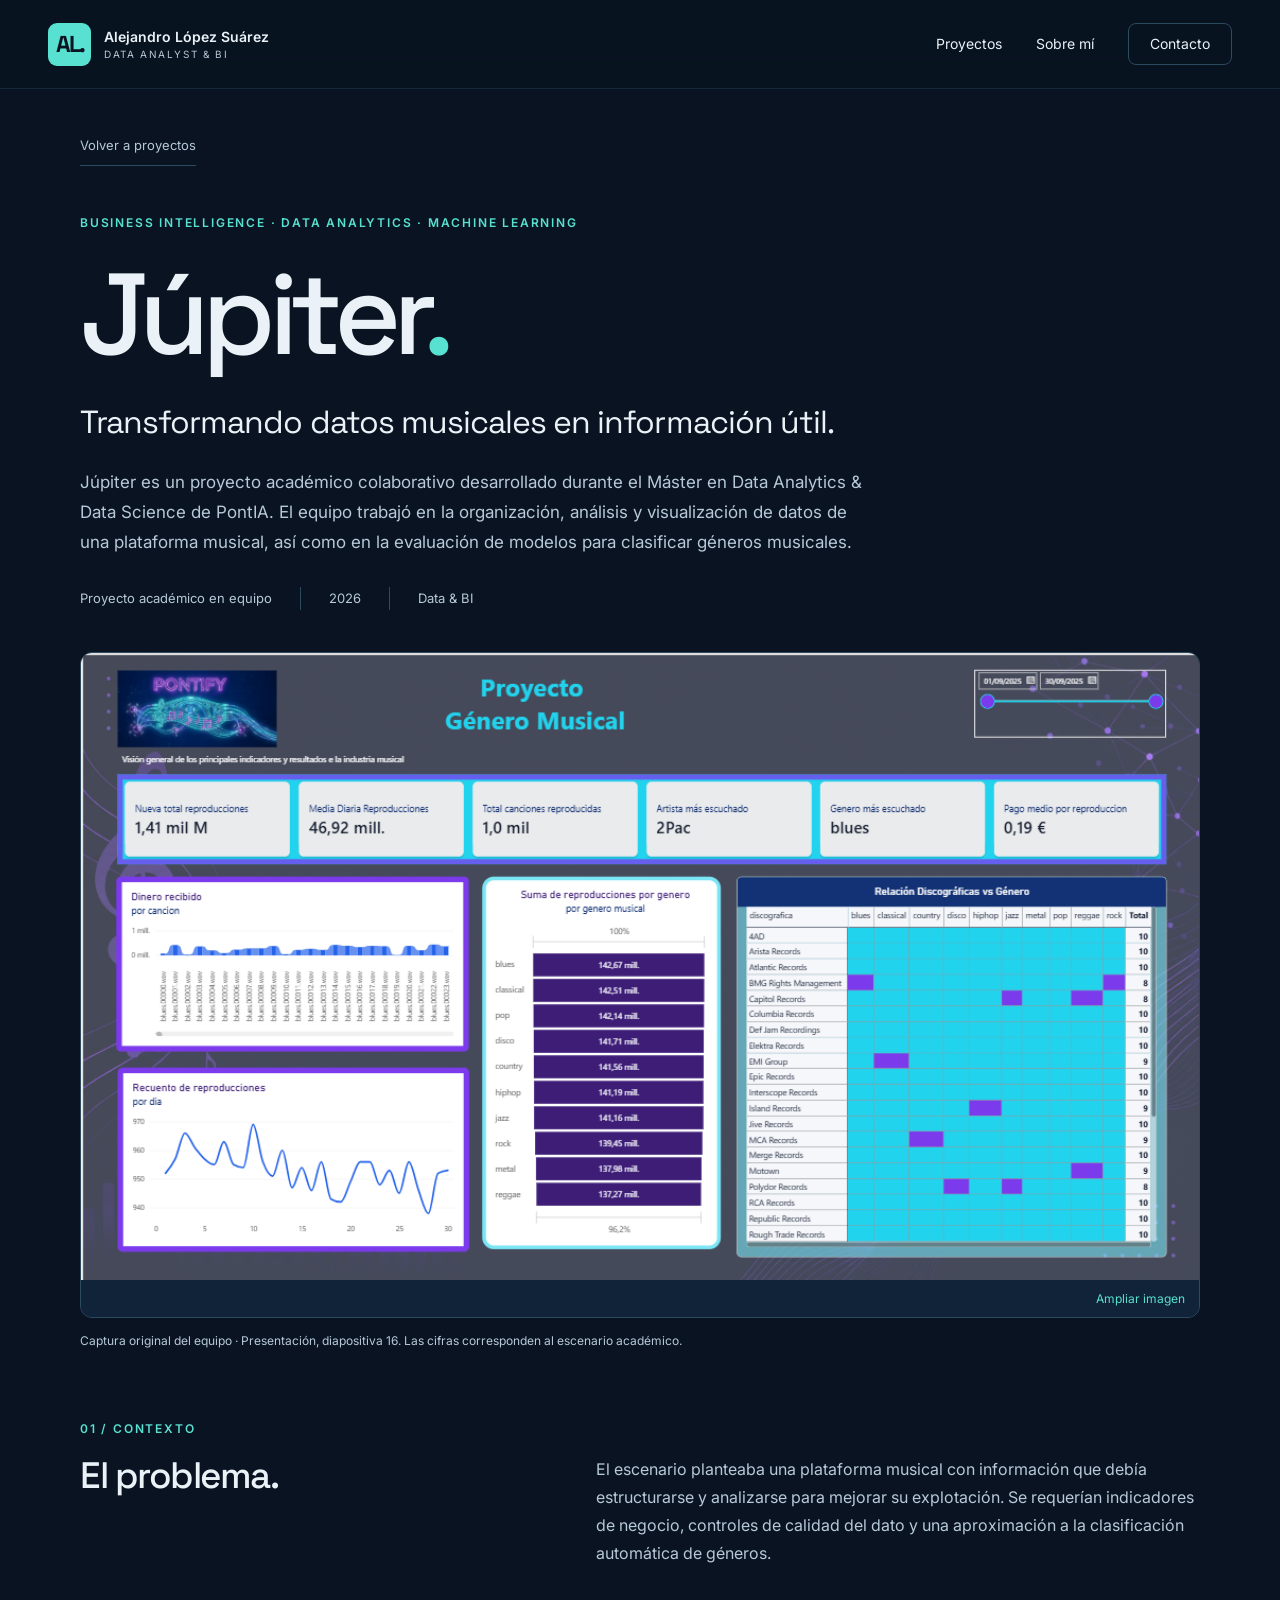
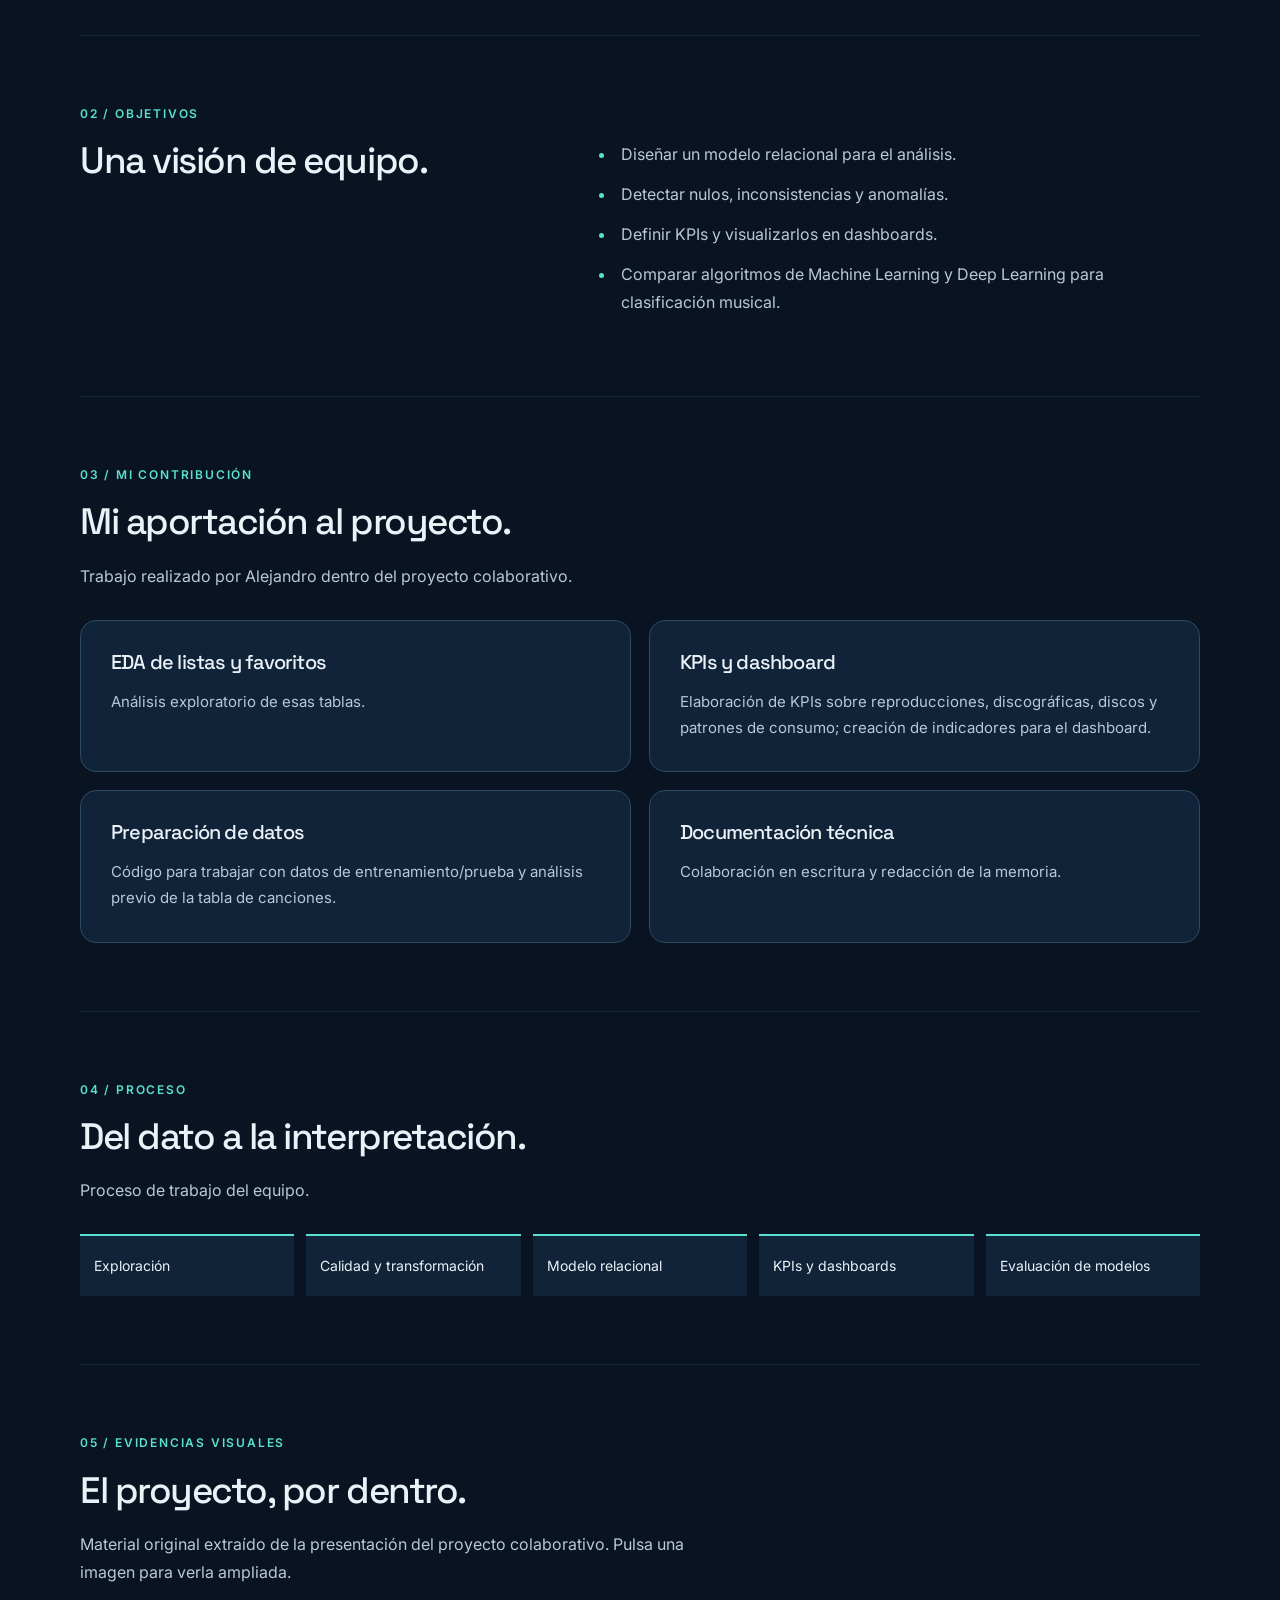
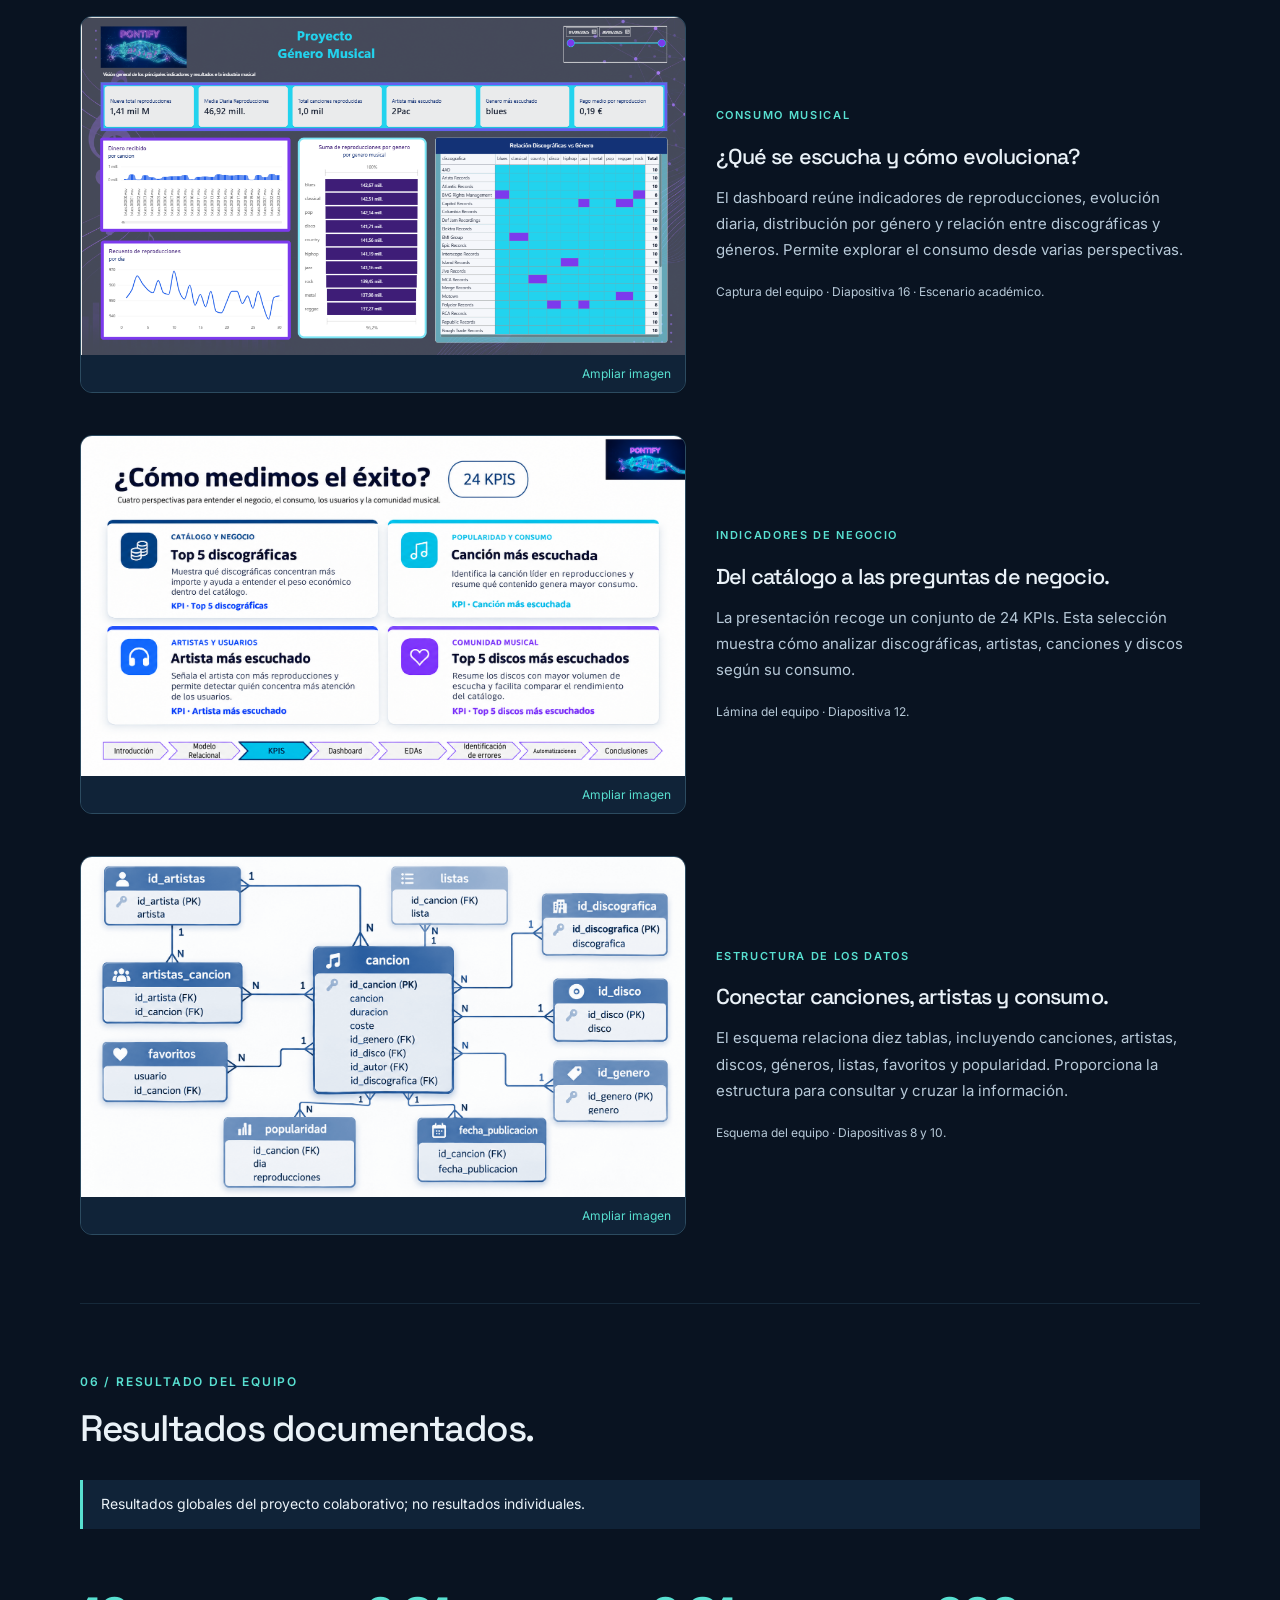
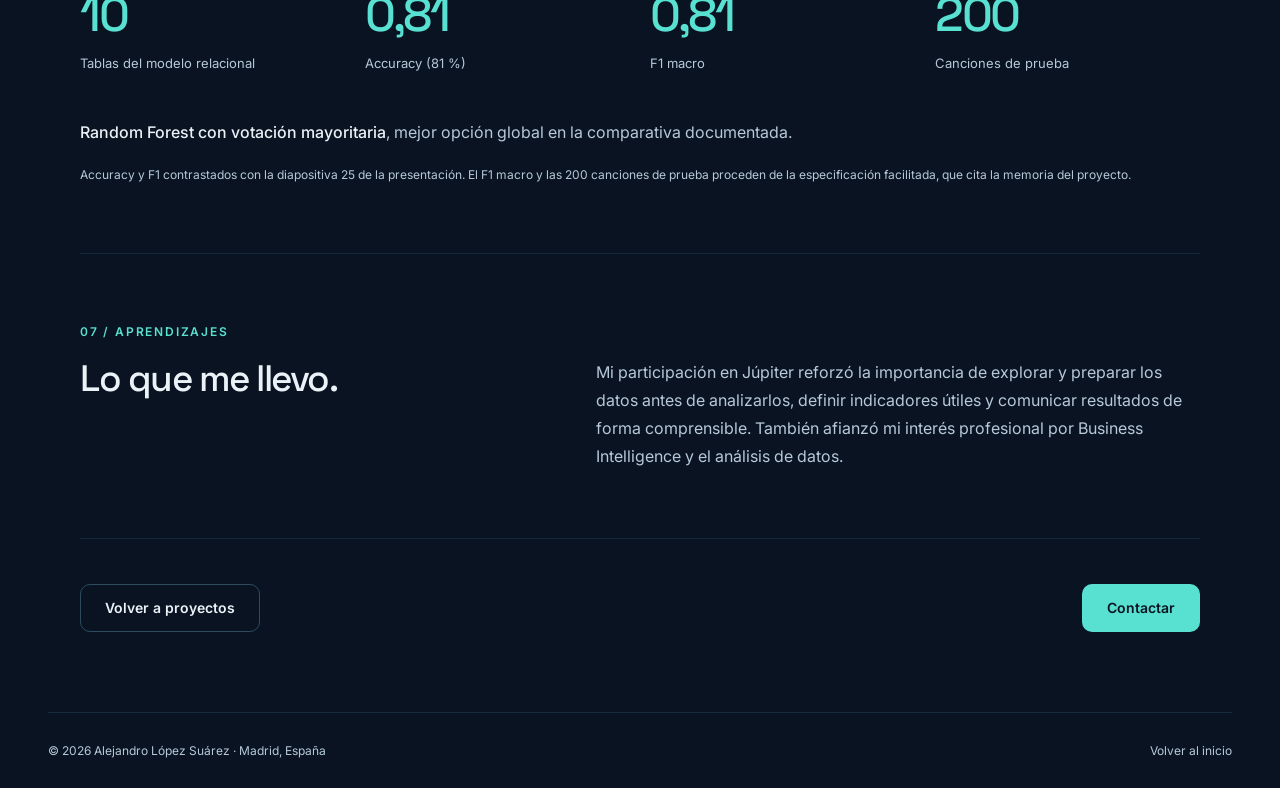
==== proyectos/jupiter/index.html @ 9ef3728a "Initial portfolio for Alejandro Lopez Suarez" ====
<!doctype html><html lang="es"><head><meta charset="utf-8"><meta name="viewport" content="width=device-width, initial-scale=1"><meta name="theme-color" content="#091321"><title>Proyecto Júpiter | Alejandro López Suárez</title><meta name="description" content="Caso de estudio académico de análisis de datos y Business Intelligence aplicado a una plataforma musical. Aportaciones, KPIs y resultados del equipo."><link rel="icon" href="../../assets/favicon.svg" type="image/svg+xml"><link rel="stylesheet" href="../../css/styles.css"><script src="../../js/main.js" defer></script></head><body><a class="skip-link" href="#contenido">Saltar al contenido</a><header class="site-header"><div class="container header-inner"><a class="brand" href="../../" aria-label="Alejandro López Suárez, inicio"><span class="logo">AL.</span><span class="brand-name">Alejandro López Suárez<span>DATA ANALYST & BI</span></span></a><button class="menu-toggle" type="button" aria-controls="main-nav" aria-expanded="false" hidden>Menú <span aria-hidden="true">☰</span></button><nav id="main-nav" aria-label="Navegación principal"><a href="../../#proyectos">Proyectos</a><a href="../../#sobre-mi">Sobre mí</a><a class="nav-contact" href="../../#contacto">Contacto</a></nav></div></header>
<main id="contenido" class="case-main container"><a class="back-link" href="../../#proyectos">Volver a proyectos</a><section class="case-hero"><p class="eyebrow">BUSINESS INTELLIGENCE · DATA ANALYTICS · MACHINE LEARNING</p><h1>Júpiter<span>.</span></h1><p class="case-subtitle">Transformando datos musicales en información útil.</p><p class="case-intro">Júpiter es un proyecto académico colaborativo desarrollado durante el Máster en Data Analytics & Data Science de PontIA. El equipo trabajó en la organización, análisis y visualización de datos de una plataforma musical, así como en la evaluación de modelos para clasificar géneros musicales.</p><ul class="case-meta"><li>Proyecto académico en equipo</li><li>2026</li><li>Data & BI</li></ul><figure class="dashboard-evidence"><a class="evidence-link" href="../../assets/images/jupiter-dashboard.png" data-enlarge aria-label="Ampliar: Dashboard de Power BI del proyecto académico Júpiter"><img src="../../assets/images/jupiter-dashboard.png" alt="Dashboard de Power BI del proyecto académico Júpiter" width="1054" height="591" loading="lazy" decoding="async"><span class="enlarge-label">Ampliar imagen</span></a><figcaption>Captura original del equipo · Presentación, diapositiva 16. Las cifras corresponden al escenario académico.</figcaption></figure></section>
<section class="case-section split-section"><div class="section-heading"><p class="eyebrow">01 / CONTEXTO</p><h2>El problema.</h2></div><p>El escenario planteaba una plataforma musical con información que debía estructurarse y analizarse para mejorar su explotación. Se requerían indicadores de negocio, controles de calidad del dato y una aproximación a la clasificación automática de géneros.</p></section>
<section class="case-section split-section"><div class="section-heading"><p class="eyebrow">02 / OBJETIVOS</p><h2>Una visión de equipo.</h2></div><ul class="objectives"><li>Diseñar un modelo relacional para el análisis.</li><li>Detectar nulos, inconsistencias y anomalías.</li><li>Definir KPIs y visualizarlos en dashboards.</li><li>Comparar algoritmos de Machine Learning y Deep Learning para clasificación musical.</li></ul></section>
<section class="case-section"><div class="section-heading"><p class="eyebrow">03 / MI CONTRIBUCIÓN</p><h2>Mi aportación al proyecto.</h2><p>Trabajo realizado por Alejandro dentro del proyecto colaborativo.</p></div><div class="contribution-grid"><article class="contribution-card"><h3>EDA de listas y favoritos</h3><p>Análisis exploratorio de esas tablas.</p></article><article class="contribution-card"><h3>KPIs y dashboard</h3><p>Elaboración de KPIs sobre reproducciones, discográficas, discos y patrones de consumo; creación de indicadores para el dashboard.</p></article><article class="contribution-card"><h3>Preparación de datos</h3><p>Código para trabajar con datos de entrenamiento/prueba y análisis previo de la tabla de canciones.</p></article><article class="contribution-card"><h3>Documentación técnica</h3><p>Colaboración en escritura y redacción de la memoria.</p></article></div></section>
<section class="case-section"><div class="section-heading"><p class="eyebrow">04 / PROCESO</p><h2>Del dato a la interpretación.</h2><p>Proceso de trabajo del equipo.</p></div><ol class="process-list"><li>Exploración</li><li>Calidad y transformación</li><li>Modelo relacional</li><li>KPIs y dashboards</li><li>Evaluación de modelos</li></ol></section>
<section class="case-section"><div class="section-heading"><p class="eyebrow">05 / EVIDENCIAS VISUALES</p><h2>El proyecto, por dentro.</h2><p>Material original extraído de la presentación del proyecto colaborativo. Pulsa una imagen para verla ampliada.</p></div><div class="evidence-grid real-evidence"><figure><a class="evidence-link" href="../../assets/images/jupiter-dashboard.png" data-enlarge aria-label="Ampliar: Reproducciones por día y género y relación entre discográficas y géneros"><img src="../../assets/images/jupiter-dashboard.png" alt="Reproducciones por día y género y relación entre discográficas y géneros" width="1054" height="591" loading="lazy" decoding="async"><span class="enlarge-label">Ampliar imagen</span></a><figcaption><p class="eyebrow">CONSUMO MUSICAL</p><h3>¿Qué se escucha y cómo evoluciona?</h3><p>El dashboard reúne indicadores de reproducciones, evolución diaria, distribución por género y relación entre discográficas y géneros. Permite explorar el consumo desde varias perspectivas.</p><p class="source-note">Captura del equipo · Diapositiva 16 · Escenario académico.</p></figcaption></figure><figure><a class="evidence-link" href="../../assets/images/jupiter-kpis.png" data-enlarge aria-label="Ampliar: Selección de KPIs: discográficas, canción, artista y discos más escuchados"><img src="../../assets/images/jupiter-kpis.png" alt="Selección de KPIs: discográficas, canción, artista y discos más escuchados" width="1672" height="941" loading="lazy" decoding="async"><span class="enlarge-label">Ampliar imagen</span></a><figcaption><p class="eyebrow">INDICADORES DE NEGOCIO</p><h3>Del catálogo a las preguntas de negocio.</h3><p>La presentación recoge un conjunto de 24 KPIs. Esta selección muestra cómo analizar discográficas, artistas, canciones y discos según su consumo.</p><p class="source-note">Lámina del equipo · Diapositiva 12.</p></figcaption></figure><figure><a class="evidence-link" href="../../assets/images/jupiter-modelo.png" data-enlarge aria-label="Ampliar: Modelo relacional de diez tablas con canción como entidad central"><img src="../../assets/images/jupiter-modelo.png" alt="Modelo relacional de diez tablas con canción como entidad central" width="1672" height="941" loading="lazy" decoding="async"><span class="enlarge-label">Ampliar imagen</span></a><figcaption><p class="eyebrow">ESTRUCTURA DE LOS DATOS</p><h3>Conectar canciones, artistas y consumo.</h3><p>El esquema relaciona diez tablas, incluyendo canciones, artistas, discos, géneros, listas, favoritos y popularidad. Proporciona la estructura para consultar y cruzar la información.</p><p class="source-note">Esquema del equipo · Diapositivas 8 y 10.</p></figcaption></figure></div></section>
<section class="case-section results-section"><div class="section-heading"><p class="eyebrow">06 / RESULTADO DEL EQUIPO</p><h2>Resultados documentados.</h2></div><p class="attribution">Resultados globales del proyecto colaborativo; no resultados individuales.</p><div class="result-grid"><div><strong>10</strong><span>Tablas del modelo relacional</span></div><div><strong>0,81</strong><span>Accuracy (81 %)</span></div><div><strong>0,81</strong><span>F1 macro</span></div><div><strong>200</strong><span>Canciones de prueba</span></div></div><p class="model-note"><strong>Random Forest con votación mayoritaria</strong>, mejor opción global en la comparativa documentada.</p><p class="source-note">Accuracy y F1 contrastados con la diapositiva 25 de la presentación. El F1 macro y las 200 canciones de prueba proceden de la especificación facilitada, que cita la memoria del proyecto.</p></section>
<section class="case-section split-section"><div class="section-heading"><p class="eyebrow">07 / APRENDIZAJES</p><h2>Lo que me llevo.</h2></div><p>Mi participación en Júpiter reforzó la importancia de explorar y preparar los datos antes de analizarlos, definir indicadores útiles y comunicar resultados de forma comprensible. También afianzó mi interés profesional por Business Intelligence y el análisis de datos.</p></section>
<nav class="case-end" aria-label="Continuar navegando"><a class="button secondary" href="../../#proyectos">Volver a proyectos</a><a class="button primary" href="../../#contacto">Contactar</a></nav></main><footer class="site-footer container"><p>© 2026 Alejandro López Suárez <span>· Madrid, España</span></p><a href="../../#inicio">Volver al inicio</a></footer><dialog class="image-dialog" aria-label="Imagen ampliada del proyecto"><form method="dialog"><button class="button secondary" autofocus>Cerrar imagen</button></form><img alt=""><p></p></dialog></body></html>
---- css/styles.css ----
/* Tokens */
@import url('https://fonts.googleapis.com/css2?family=Inter:wght@400;450;500;550;600;650;700&family=Space+Grotesk:wght@400;500;600;700&display=swap');
:root{--color-bg:#091321;--color-surface:#14283c;--color-surface-alt:#102338;--color-accent:#58e0d1;--color-accent-alt:#6f92ff;--color-text:#eaf2f8;--color-muted:#b7c9d8;--color-border:#2c4b60;--container-max:1200px;--radius-card:20px;--radius-button:10px}
/* Base */
*,*::before,*::after{box-sizing:border-box}html{scroll-behavior:smooth;scroll-padding-top:110px}body{margin:0;background:var(--color-bg);color:var(--color-text);font-family:Inter,system-ui,sans-serif;font-size:16px;line-height:1.75;-webkit-font-smoothing:antialiased}a{color:inherit;text-decoration:none}button{font:inherit}h1,h2,h3,p,ul,ol,figure{margin:0}h1,h2,h3{font-family:'Space Grotesk',system-ui,sans-serif;line-height:1.15;font-weight:500;letter-spacing:-.04em}p{color:var(--color-muted)}h1{font-size:clamp(2.25rem,4.25vw,4rem)}h2{font-size:clamp(2rem,3.15vw,2.75rem)}h3{font-size:1.25rem}a,button{touch-action:manipulation}svg{display:block}::selection{background:var(--color-accent);color:var(--color-bg)}:focus-visible{outline:3px solid var(--color-accent);outline-offset:6px}a,button{transition:color .2s,border-color .2s,background .2s,transform .2s}a:hover{color:var(--color-accent)}[hidden]{display:none!important}
/* Layout */
.container{width:min(var(--container-max),calc(100% - 96px));margin-inline:auto}.section{padding-block:100px}.section-heading{max-width:720px;margin-bottom:40px}.section-heading h2{margin-bottom:18px}.section-heading>p:last-child:not(.eyebrow){max-width:650px}.eyebrow{font-family:Inter,system-ui,sans-serif;font-size:.75rem;font-weight:600;letter-spacing:.15em;color:var(--color-accent);line-height:1.6;margin-bottom:17px}.site-header{position:sticky;top:0;z-index:20;background:rgb(9 19 33 / 95%);border-bottom:1px solid rgb(44 75 96 / 40%);backdrop-filter:blur(18px)}.header-inner{min-height:88px;display:flex;align-items:center;justify-content:space-between;gap:24px}.brand{display:flex;align-items:center;gap:13px;color:var(--color-text)}.logo{width:43px;height:43px;display:grid;place-items:center;background:var(--color-accent);color:var(--color-bg);font-family:'Space Grotesk',system-ui,sans-serif;font-size:23px;font-weight:700;letter-spacing:-2px;border-radius:9px}.brand-name{font-size:.875rem;font-weight:600;line-height:1.5}.brand-name>span{display:block;color:var(--color-muted);font-size:.625rem;letter-spacing:.16em;font-weight:400}.header-inner nav{display:flex;gap:34px;align-items:center;font-size:.875rem}.nav-contact{border:1px solid var(--color-border);padding:8px 21px;border-radius:8px}.nav-contact:hover{border-color:var(--color-accent)}.menu-toggle{display:none}
.hero{display:grid;grid-template-columns:minmax(0,1.35fr) minmax(0,1fr);gap:68px;align-items:center;padding-block:84px 86px;min-height:720px}.hero-eyebrow{font-size:.6875rem;letter-spacing:.13em;margin-bottom:23px}.hero h1{max-width:680px;line-height:1.08}.hero h1 span{color:var(--color-accent)}.intro{font-size:1.0625rem;line-height:1.85;margin-top:26px;max-width:590px}.intro strong{font-weight:550;color:var(--color-text)}.hero-actions{display:flex;align-items:center;gap:24px;flex-wrap:wrap;margin-top:29px}.button{display:inline-flex;justify-content:center;align-items:center;min-height:48px;padding:11px 24px;border-radius:var(--radius-button);font-size:.875rem;font-weight:600;line-height:1.5;border:1px solid transparent}.primary{background:var(--color-accent);color:var(--color-bg)}.primary:hover{color:var(--color-bg);background:#83eee2;transform:translateY(-2px)}.secondary{border-color:var(--color-border);background:transparent}.secondary:hover{border-color:var(--color-accent)}.cv-pending{font-size:.8125rem;color:var(--color-muted);display:inline-flex;align-items:center;min-height:44px}.location{font-size:.75rem;margin-top:29px;display:flex;align-items:center;gap:8px;flex-wrap:wrap}.location-icon{color:var(--color-accent);font-size:21px}.separator{padding-inline:2px}.featured-card{display:block;border:1px solid var(--color-border);border-radius:var(--radius-card);overflow:hidden;background:linear-gradient(145deg,#14283c,#0c1c2d);box-shadow:0 24px 60px #0002;transform:translateY(8px)}.featured-card:hover{border-color:var(--color-accent);color:var(--color-text);transform:translateY(4px)}.featured-top{display:flex;justify-content:space-between;align-items:center;gap:12px;padding:21px 25px}.featured-top .eyebrow{margin:0;font-size:.625rem;letter-spacing:.15em;color:var(--color-muted)}.project-mark{font-family:'Space Grotesk',system-ui,sans-serif;color:var(--color-accent);font-size:22px;line-height:1}.featured-body{padding:27px}.project-category{font-size:.6875rem;font-weight:500;letter-spacing:.08em;color:var(--color-accent);margin-bottom:12px}.featured-body h2{font-size:2rem}.featured-body>p:not(.project-category){font-size:.875rem;margin-top:8px}.chips{display:flex;flex-wrap:wrap;list-style:none;gap:7px;margin-top:23px;padding:0}.chips li{font-size:.6875rem;line-height:1.5;padding:5px 10px;border:1px solid var(--color-border);border-radius:5px;color:var(--color-muted);background:#ffffff03}.card-link{display:block;margin-top:26px;padding-top:19px;border-top:1px solid var(--color-border);font-size:.8125rem;color:var(--color-accent);font-weight:550}.media-placeholder{min-height:230px;border:1px dashed #3d6072;border-radius:12px;display:flex;flex-direction:column;align-items:center;justify-content:center;gap:13px;background:radial-gradient(ellipse at center,#173a4533,transparent 70%),#0b1c2c;text-align:center;padding:28px;color:var(--color-muted)}.media-placeholder svg{width:48px;height:48px;stroke:#6b98a7;stroke-width:1.3}.placeholder-title{font-size:.8125rem}.pending-label{font-size:.625rem;text-transform:uppercase;letter-spacing:.1em;background:#142c3a;border:1px solid #355363;padding:3px 10px;border-radius:4px;color:#b7c9d8}.hero-media{min-height:210px;border-radius:9px;margin:0 25px}.discipline-strip{border-block:1px solid #2c4b605e;background:#0d1b2a}.discipline-strip>div{display:flex;align-items:center;justify-content:space-between;gap:16px;padding-block:20px;font-size:.6875rem;color:#b7c9d8;letter-spacing:.2em}.discipline-strip span[aria-hidden]{color:#58e0d177}
.project-row{display:grid;grid-template-columns:1.1fr 1fr;border:1px solid var(--color-border);border-radius:20px;overflow:hidden}.project-visual{background:#102338;padding:32px;display:flex;flex-direction:column;justify-content:center;gap:18px}.project-visual .media-placeholder{min-height:260px}.visual-caption{font-size:.625rem;letter-spacing:.15em;color:var(--color-muted)}.project-summary{padding:42px}.project-summary h3{font-size:2.5rem;margin-bottom:17px}.small-period{color:var(--color-accent)}.project-summary>p:not(.project-category){font-size:.9375rem}.text-link{display:inline-block;color:var(--color-accent);font-size:.875rem;border-bottom:1px solid #58e0d16e;margin-top:27px;padding-block:5px}.text-link:hover{border-color:var(--color-accent)}.skills-section{background:#0d1b2a;border-block:1px solid #2c4b6040}.skills-grid{display:grid;grid-template-columns:repeat(4,minmax(0,1fr));gap:16px}.skill-card{background:#102338;border:1px solid var(--color-border);border-radius:16px;padding:25px 22px}.skill-icon{width:42px;height:42px;display:grid;place-items:center;background:#58e0d10d;color:var(--color-accent);border:1px solid #58e0d126;border-radius:9px;font-size:25px;margin-bottom:27px}.skill-card h3{font-size:1.125rem;letter-spacing:-.025em;margin-bottom:14px;line-height:1.4}.skill-card p{font-size:.8125rem;line-height:1.9}.about-section{display:grid;grid-template-columns:1fr 1fr;gap:90px}.about-section .section-heading{margin-bottom:24px}.about-section h2{max-width:480px}.about-text{font-size:.9375rem}.timeline{list-style:none;padding:0 0 0 27px;border-left:1px solid var(--color-border);margin:14px 0}.timeline li{position:relative;padding:0 0 32px 0}.timeline li:last-child{padding-bottom:0}.timeline li::before{content:'';width:9px;height:9px;border:2px solid var(--color-bg);outline:1px solid var(--color-accent);background:var(--color-accent);border-radius:50%;position:absolute;left:-32px;top:8px}.path-label{font-size:.625rem;color:var(--color-accent);letter-spacing:.13em}.timeline h3{font-size:1.25rem;margin:9px 0 10px}.timeline p{font-size:.875rem}.contact-section{padding-top:10px;padding-bottom:84px}.contact-panel{padding:52px;border:1px solid var(--color-border);background:linear-gradient(110deg,#142c3c,#102338);border-radius:20px;display:flex;align-items:center;justify-content:space-between;gap:55px}.contact-panel .section-heading{margin-bottom:19px}.contact-panel>div>p{font-size:.9375rem;max-width:690px}.contact-actions{display:flex;gap:14px;align-items:center;flex-wrap:wrap;margin-top:28px}.contact-monogram{font-family:'Space Grotesk',system-ui,sans-serif;font-size:100px;font-weight:600;letter-spacing:-.08em;color:#284b5e;line-height:1}.contact-monogram span{color:var(--color-accent)}.site-footer{border-top:1px solid #2c4b6070;padding-block:27px;display:flex;align-items:center;justify-content:space-between;gap:20px;font-size:.75rem}.site-footer a{color:var(--color-muted)}
/* Case study */
.case-main{max-width:1120px}.back-link{display:inline-block;color:var(--color-muted);font-size:.8125rem;margin-top:37px;padding-block:8px;border-bottom:1px solid var(--color-border)}.case-hero{padding:47px 0 0}.case-hero h1{font-size:clamp(4rem,9vw,7.5rem);letter-spacing:-.065em}.case-hero h1 span{color:var(--color-accent)}.case-subtitle{font-family:'Space Grotesk',system-ui,sans-serif;font-size:clamp(1.5rem,3vw,2rem);color:var(--color-text);margin-top:19px;line-height:1.4;letter-spacing:-.03em}.case-intro{max-width:790px;font-size:1.0625rem;margin-top:23px}.case-meta{padding:0;list-style:none;display:flex;flex-wrap:wrap;gap:10px 28px;font-size:.8125rem;color:var(--color-muted);margin-block:30px 42px}.case-meta li+li{border-left:1px solid var(--color-border);padding-left:28px}.case-main-media{aspect-ratio:16/9;min-height:240px}.case-section{padding-block:68px;border-bottom:1px solid #2c4b6066}.case-section .section-heading{margin-bottom:30px}.case-section h2{font-size:clamp(1.8rem,3vw,2.3rem)}.split-section{display:grid;grid-template-columns:.85fr 1.15fr;gap:70px}.split-section .section-heading{margin-bottom:0}.split-section>p,.objectives{padding-top:36px}.objectives{padding-left:20px;color:var(--color-muted)}.objectives li{padding-left:5px;margin-bottom:12px}.objectives li::marker{color:var(--color-accent)}.contribution-grid{display:grid;grid-template-columns:1fr 1fr;gap:18px}.contribution-card{padding:30px;background:var(--color-surface-alt);border:1px solid var(--color-border);border-radius:16px}.contribution-card h3{margin-bottom:15px;color:var(--color-text)}.contribution-card p{font-size:.9375rem}.process-list{display:grid;grid-template-columns:repeat(5,1fr);padding:0;list-style:none;gap:12px}.process-list li{border-top:2px solid var(--color-accent);padding:19px 14px;background:var(--color-surface-alt);font-size:.875rem;line-height:1.6}.evidence-grid{display:grid;grid-template-columns:repeat(3,1fr);gap:20px}.evidence-grid .media-placeholder{min-height:215px;padding:18px}.evidence-grid h3{font-size:1rem;margin:20px 0 9px}.evidence-grid figcaption p{font-size:.8125rem}.attribution{border-left:3px solid var(--color-accent);padding:12px 18px;background:var(--color-surface-alt);font-size:.875rem;color:var(--color-text);margin-bottom:30px}.result-grid{display:grid;grid-template-columns:repeat(4,1fr);gap:20px}.result-grid>div{padding:22px 0}.result-grid strong{display:block;font-family:'Space Grotesk',system-ui,sans-serif;font-weight:500;font-size:3rem;line-height:1.4;letter-spacing:-.05em;color:var(--color-accent)}.result-grid span{font-size:.8125rem;color:var(--color-muted)}.model-note{margin-top:20px}.model-note strong{color:var(--color-text);font-weight:500}.source-note{margin-top:18px;font-size:.75rem}.case-end{padding-block:45px 80px;display:flex;justify-content:space-between;gap:15px}
/* Responsive */
@media(min-width:1440px){.hero{grid-template-columns:1.4fr 1fr;gap:75px}}
@media(max-width:1150px){.container{width:calc(100% - 64px)}.hero{gap:35px;grid-template-columns:1.3fr 1fr}.hero h1{font-size:3.25rem}.hero-eyebrow{max-width:350px}.skills-grid{grid-template-columns:1fr 1fr}.about-section{gap:50px}.featured-body{padding:23px}.featured-top{padding:20px}.hero-media{margin-inline:20px}.project-summary{padding:30px}.contact-monogram{font-size:75px}}
@media(max-width:1023px){.hero{grid-template-columns:1fr;padding-block:60px;gap:46px;min-height:0}.hero h1{font-size:clamp(2.5rem,6.5vw,4rem);max-width:740px}.hero-eyebrow{max-width:none}.intro{max-width:670px}.featured-card{max-width:650px;width:100%;transform:none}.featured-card:hover{transform:translateY(-3px)}.hero-media{min-height:230px}.desktop-break{display:none}.section{padding-block:72px}.project-row{grid-template-columns:1fr 1fr}.project-visual{padding:23px}.about-section{gap:40px}.contact-section{padding-top:0}.contact-panel{padding:36px;gap:30px}.contact-monogram{display:none}.evidence-grid{grid-template-columns:1fr}.evidence-grid figure{display:grid;grid-template-columns:1fr 1fr;gap:25px;align-items:center}.process-list{grid-template-columns:repeat(3,1fr)}.split-section{gap:40px}}
@media(max-width:767px){html{scroll-padding-top:95px}.container{width:calc(100% - 40px)}.header-inner{min-height:76px;flex-wrap:wrap;gap:0;padding-block:14px}.brand-name{font-size:.75rem}.brand-name>span{font-size:.5625rem}.logo{width:37px;height:37px;font-size:21px}.menu-toggle{border:1px solid var(--color-border);border-radius:7px;background:transparent;color:var(--color-text);padding:9px 12px;font-size:.8125rem;gap:10px;align-items:center}.js .menu-toggle:not([hidden]){display:flex}.header-inner nav{width:100%;padding-top:15px;gap:10px;justify-content:space-between;font-size:.8125rem}.js .menu-toggle[aria-expanded="false"]+nav{display:none}.nav-contact{padding:7px 15px}.header-inner nav a{min-height:44px;display:flex;align-items:center}.hero{padding-block:48px 55px;gap:42px}.hero-eyebrow{font-size:.625rem;margin-bottom:22px;max-width:320px}.hero h1{font-size:clamp(2.125rem,6.8vw,3rem);line-height:1.14}.intro{font-size:1rem;margin-top:23px}.hero-actions{gap:19px;margin-top:25px}.location{font-size:.6875rem;gap:5px;margin-top:24px}.location .separator{display:none}.location{display:block}.location-icon{margin-right:5px}.hero-media{min-height:205px}.featured-body h2{font-size:1.8rem}.discipline-strip>div{font-size:.5625rem;letter-spacing:.08em;gap:10px;flex-wrap:wrap;justify-content:center;padding-block:18px}.section{padding-block:60px}.section-heading{margin-bottom:30px}.section-heading h2{font-size:2rem;line-height:1.2}.section-heading>p:last-child{font-size:.9375rem}.eyebrow{font-size:.6875rem;margin-bottom:14px}.project-row{grid-template-columns:1fr}.project-visual{padding:23px}.project-visual .media-placeholder{min-height:220px}.project-summary{padding:28px 24px}.project-summary h3{font-size:2.25rem}.skills-grid{gap:13px}.skill-card{padding:22px 18px}.skill-card h3{font-size:1.0625rem}.skill-card p{font-size:.8125rem}.about-section{grid-template-columns:1fr;gap:32px}.timeline{margin-left:5px}.contact-section{padding-top:0}.contact-panel{padding:29px 24px}.contact-actions{gap:12px}.contact-actions .cv-pending{width:100%}.contact-panel h2{font-size:2rem}.site-footer{display:block;padding-block:25px}.site-footer>p{margin-bottom:9px}.site-footer p span{display:block}.case-hero{padding-top:35px}.case-intro{font-size:1rem}.case-main-media{min-height:210px;aspect-ratio:16/10}.case-meta{gap:8px 16px}.case-meta li+li{padding-left:16px}.case-section{padding-block:48px}.split-section{grid-template-columns:1fr;gap:20px}.split-section>p,.objectives{padding-top:0}.contribution-grid{grid-template-columns:1fr}.contribution-card{padding:25px}.process-list{grid-template-columns:1fr 1fr}.evidence-grid figure{grid-template-columns:1fr;gap:0}.evidence-grid{gap:30px}.result-grid{grid-template-columns:1fr 1fr;gap:10px 20px}.result-grid strong{font-size:2.75rem}.case-end{padding-bottom:55px;flex-wrap:wrap}.case-end .button{flex:1;white-space:nowrap}}
@media(max-width:380px){.container{width:calc(100% - 32px)}.brand{gap:9px}.brand-name{font-size:.6875rem}.menu-toggle{padding:9px}.skills-grid{grid-template-columns:1fr}.contact-actions .button{width:100%}.featured-body{padding:22px}.featured-top .eyebrow{font-size:.5625rem}.case-meta li+li{padding-left:0;border:0}.process-list{grid-template-columns:1fr}}
/* Editorial identity: a compact portrait connected to the working tools. */
.identity-composition{position:relative;min-height:154px;display:flex;align-items:center;gap:28px;margin:0 0 30px;padding-left:24px}.identity-photo{position:relative;z-index:2;display:block;flex:0 0 94px;width:94px;height:110px;border-radius:38px 38px 14px 14px;transform:rotate(-5deg);border:3px solid var(--color-bg);box-shadow:0 0 0 1px #58e0d180,7px 8px 0 #58e0d119;overflow:hidden;transition:transform .25s}.identity-photo:hover{transform:rotate(0deg)}.identity-photo img{display:block;width:100%;height:100%;object-fit:cover;object-position:center}.identity-caption{position:relative;z-index:2;max-width:310px}.identity-kicker{display:block;font-size:.625rem;letter-spacing:.15em;color:var(--color-accent);margin-bottom:7px}.identity-name{display:block;font-family:'Space Grotesk',system-ui,sans-serif;font-size:1.25rem;line-height:1.3;letter-spacing:-.03em}.identity-name>span{color:var(--color-accent)}.identity-detail{display:block;font-size:.75rem;color:var(--color-muted);line-height:1.6;margin-top:8px;max-width:225px}.identity-orbit{position:absolute;left:0;top:0;width:146px;height:154px;border:1px solid #58e0d12c;border-radius:50%;transform:rotate(-15deg)}.identity-orbit::after{content:'';position:absolute;inset:11px -11px;border:1px dashed #6f92ff40;border-radius:50%;transform:rotate(40deg)}.orbit-tag{position:absolute;z-index:3;font-size:.5625rem;line-height:1.5;font-weight:500;letter-spacing:.04em;background:#102338;border:1px solid #365768;border-radius:4px;padding:3px 7px;color:var(--color-muted);transform:rotate(15deg)}.tag-python{left:-9px;top:16px}.tag-sql{right:-4px;top:9px;color:#b6c7ff}.tag-bi{bottom:-5px;left:45px;color:var(--color-accent)}.hero{padding-top:48px}.hero h1{font-size:clamp(2.25rem,3.9vw,3.65rem)}.about-section{grid-template-columns:1fr 1fr;align-items:center;gap:80px}.about-content{min-width:0}.about-content .section-heading{margin-bottom:24px}.about-section .timeline{padding-left:32px}.about-section .timeline li{padding-bottom:34px}.about-section .timeline li:last-child{padding-bottom:0}.about-section .timeline li::before{left:-37px}
@media(max-width:1150px){.identity-composition{gap:22px;padding-left:18px}.identity-name{font-size:1.125rem}.identity-detail{font-size:.6875rem}.about-section{gap:45px}}
@media(max-width:1023px){.hero h1{font-size:clamp(2.5rem,6.5vw,4rem)}.identity-composition{margin-bottom:35px}.identity-caption{max-width:none}.identity-detail{max-width:none}.identity-name{font-size:1.375rem}.identity-detail{font-size:.8125rem}}
@media(max-width:767px){.identity-composition{gap:24px;min-height:140px;padding-left:16px;margin-bottom:29px}.identity-photo{flex-basis:78px;width:78px;height:94px}.identity-orbit{width:122px;height:140px}.tag-python{left:-6px;top:7px}.tag-sql{right:-5px;top:8px}.tag-bi{left:31px;bottom:-2px}.identity-caption{max-width:190px}.identity-name{font-size:1.0625rem}.identity-kicker{font-size:.5625rem;letter-spacing:.08em;max-width:170px}.identity-detail{font-size:.6875rem;max-width:160px}.hero h1{font-size:clamp(2.125rem,6.8vw,3rem)}.about-section{grid-template-columns:1fr;gap:32px}.hero{padding-top:35px}}
@media(max-width:380px){.identity-composition{gap:20px}.identity-caption{max-width:150px}.identity-name{font-size:1rem}.identity-detail{font-size:.625rem}.identity-kicker{font-size:.5rem}}
/* Accessibility */
.skip-link{position:fixed;top:10px;left:15px;z-index:100;transform:translateY(-160%);padding:10px 20px;background:var(--color-accent);color:var(--color-bg);border-radius:7px}.skip-link:focus{transform:none;color:var(--color-bg)}.sr-only{position:absolute;width:1px;height:1px;padding:0;margin:-1px;overflow:hidden;clip:rect(0,0,0,0);white-space:nowrap;border:0}@media(prefers-reduced-motion:reduce){html{scroll-behavior:auto}*,*::before,*::after{transition:none!important;animation:none!important}}

/* Real project evidence */
.project-image{display:block;width:100%;height:auto;border-radius:9px}.dashboard-preview{margin:0 20px;border:1px solid var(--color-border);border-radius:10px;overflow:hidden;background:#091321}.dashboard-preview img{border-radius:0}.dashboard-preview>span{display:block;padding:9px 12px;font-size:.625rem;letter-spacing:.12em;color:var(--color-muted)}.dashboard-evidence{margin-top:35px}.dashboard-evidence figcaption{font-size:.75rem;color:var(--color-muted);margin-top:12px}.evidence-link{display:block;position:relative;border:1px solid var(--color-border);border-radius:12px;overflow:hidden;background:#102338}.evidence-link img{display:block;width:100%;height:auto}.enlarge-label{display:block;text-align:right;padding:8px 14px;font-size:.75rem;color:var(--color-accent);background:#102338}.real-evidence{display:grid;grid-template-columns:1fr;gap:42px}.real-evidence figure{display:grid;grid-template-columns:1.25fr 1fr;gap:30px;align-items:center}.real-evidence h3{font-size:1.35rem;line-height:1.35;margin:0 0 14px}.real-evidence figcaption p{font-size:.9375rem}.real-evidence figcaption .eyebrow{font-size:.6875rem}.real-evidence figcaption .source-note{font-size:.75rem}.image-dialog{width:min(1200px,96vw);max-height:94vh;padding:18px;border:1px solid var(--color-border);border-radius:16px;background:var(--color-bg);color:var(--color-text);overflow:auto}.image-dialog::backdrop{background:rgb(0 0 0 / 85%)}.image-dialog form{text-align:right;margin-bottom:14px}.image-dialog>img{display:block;max-width:100%;height:auto;margin:auto}.image-dialog>p{font-size:.875rem;margin-top:14px}@media(max-width:767px){.real-evidence figure{grid-template-columns:1fr;gap:20px}.image-dialog{padding:10px}.dashboard-preview{margin-inline:18px}}
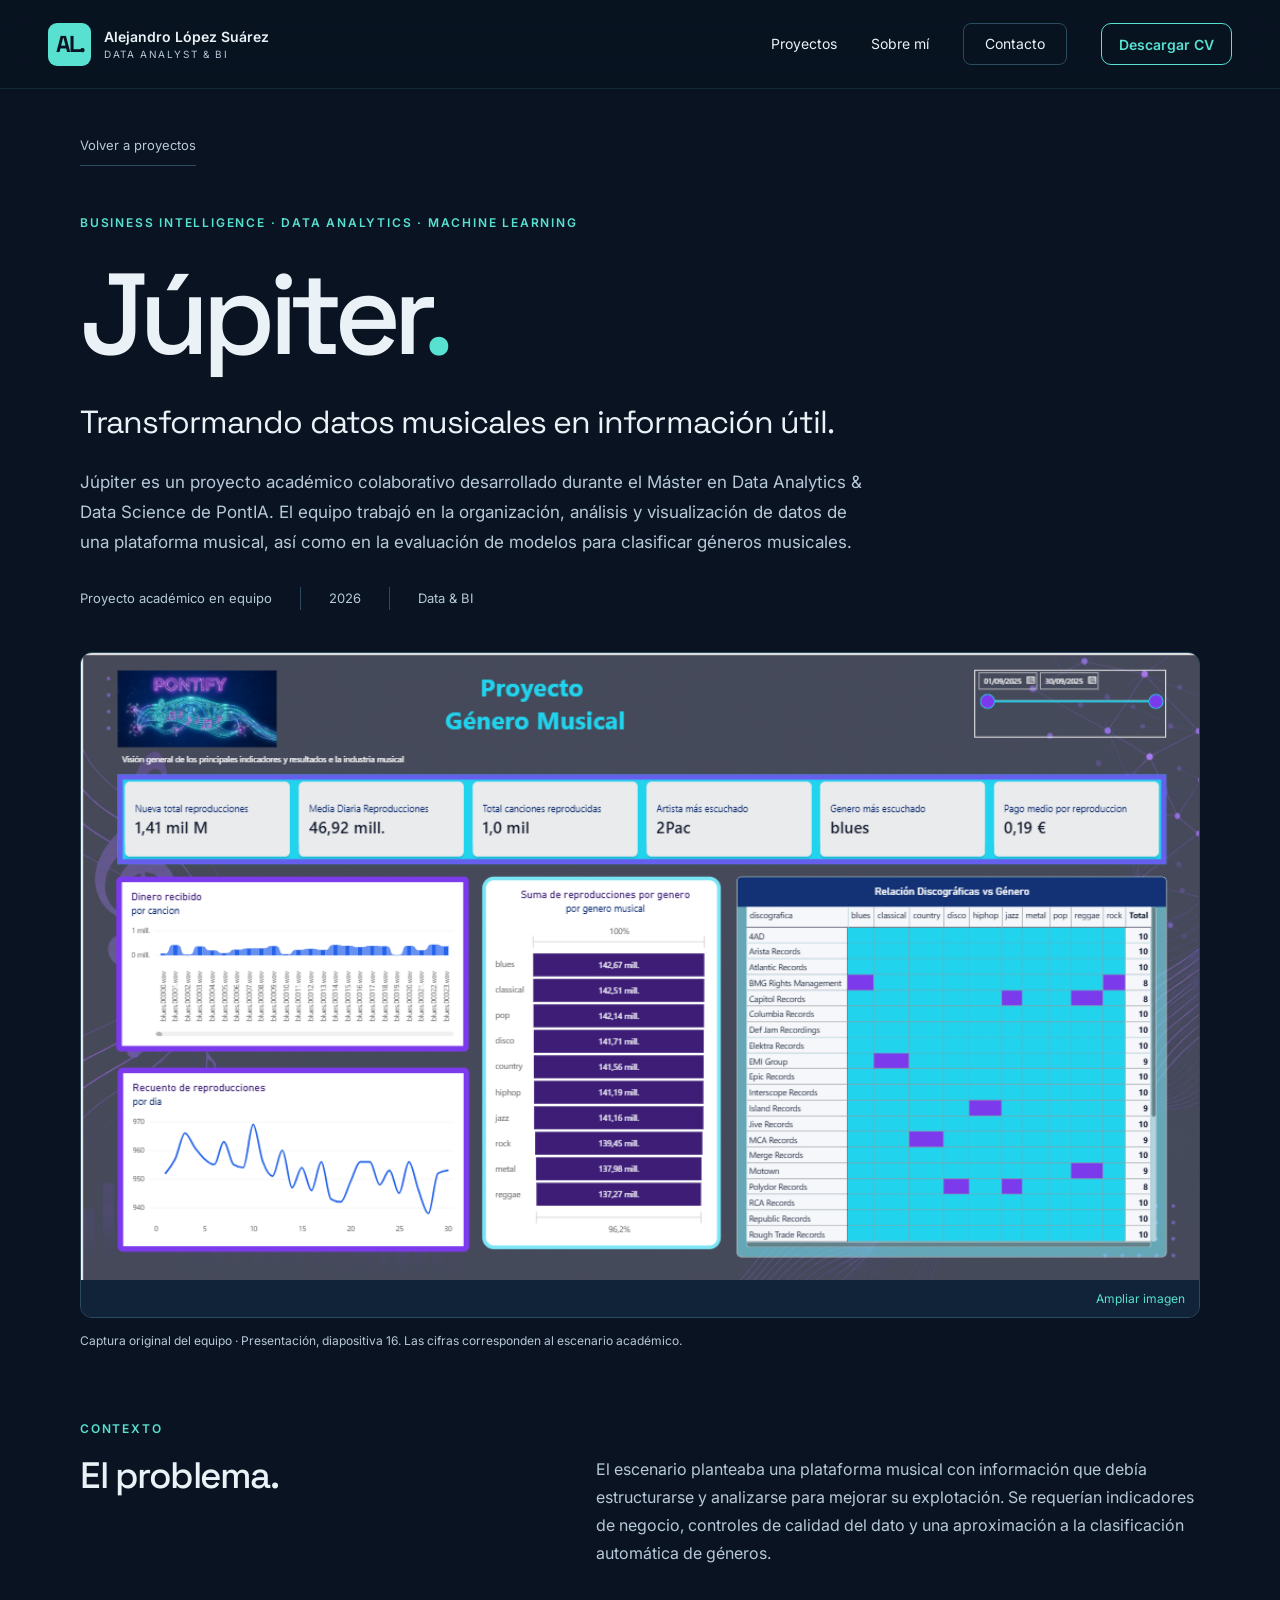
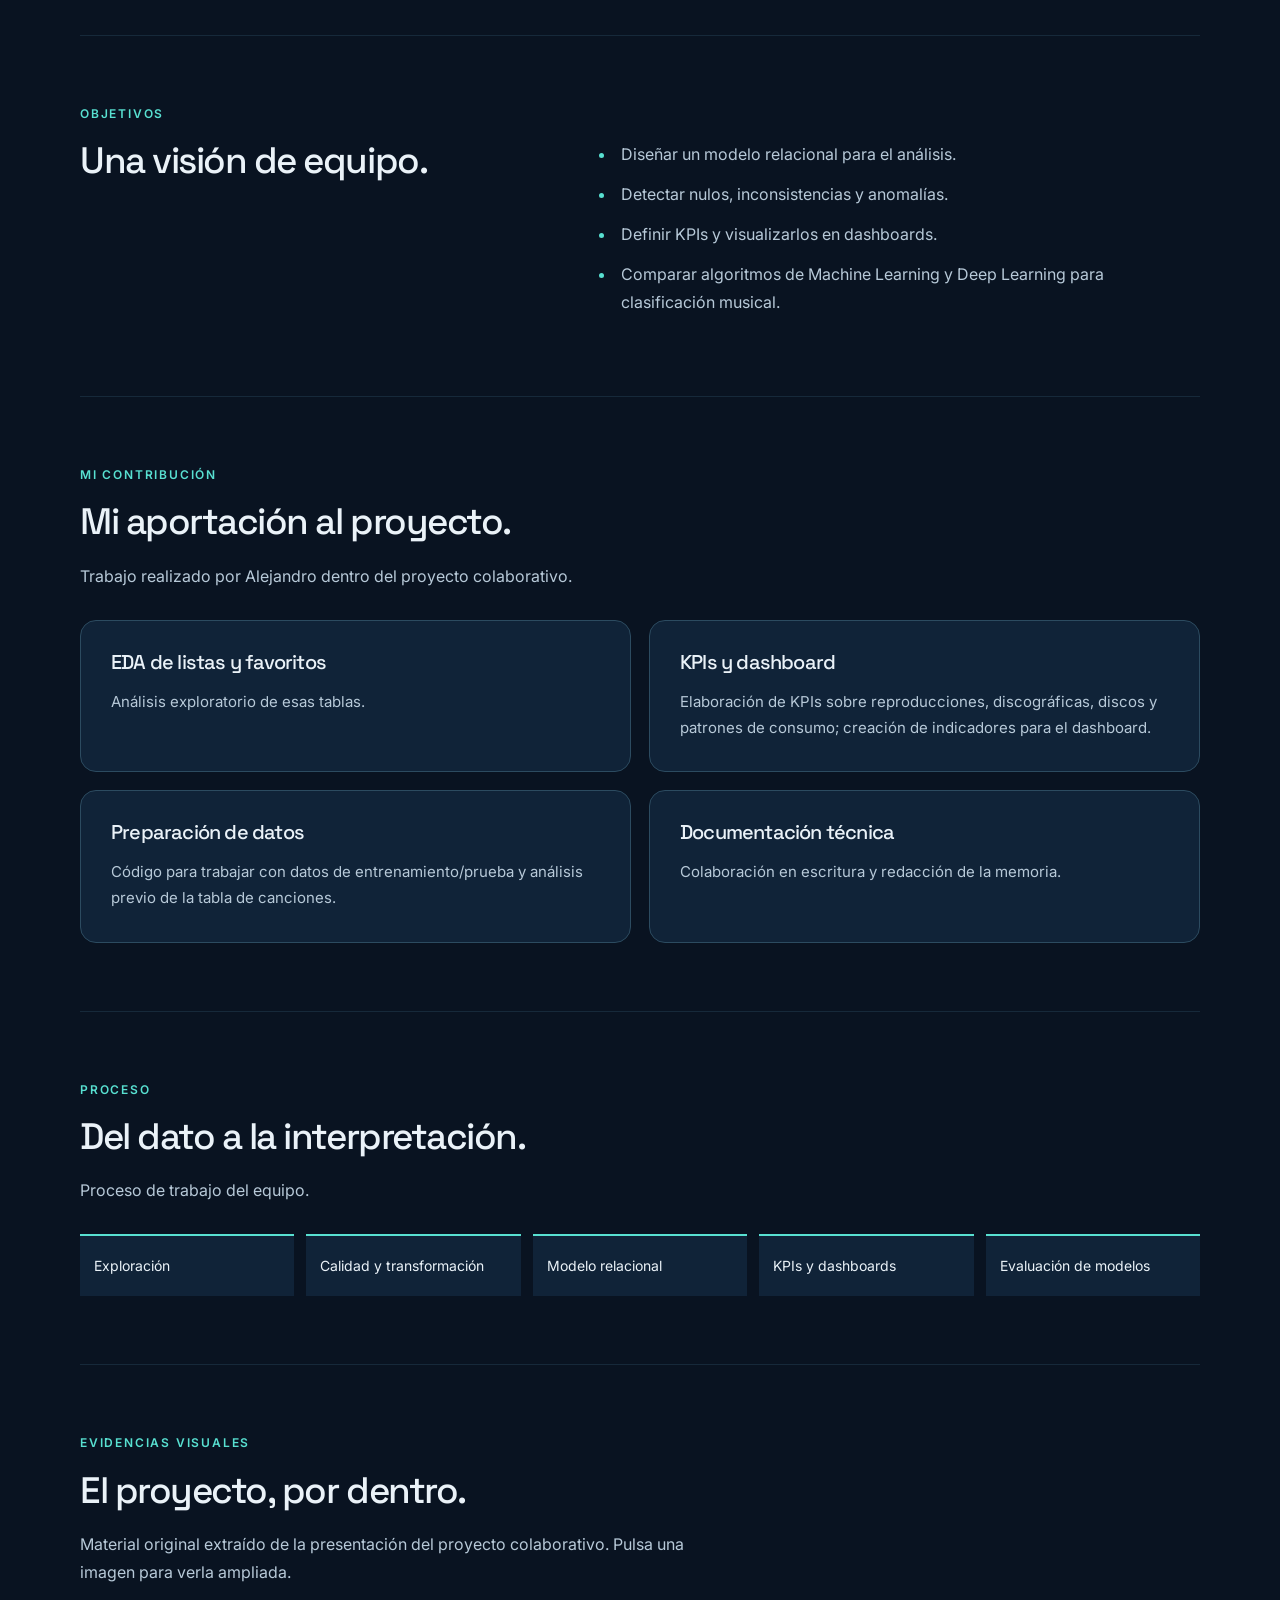
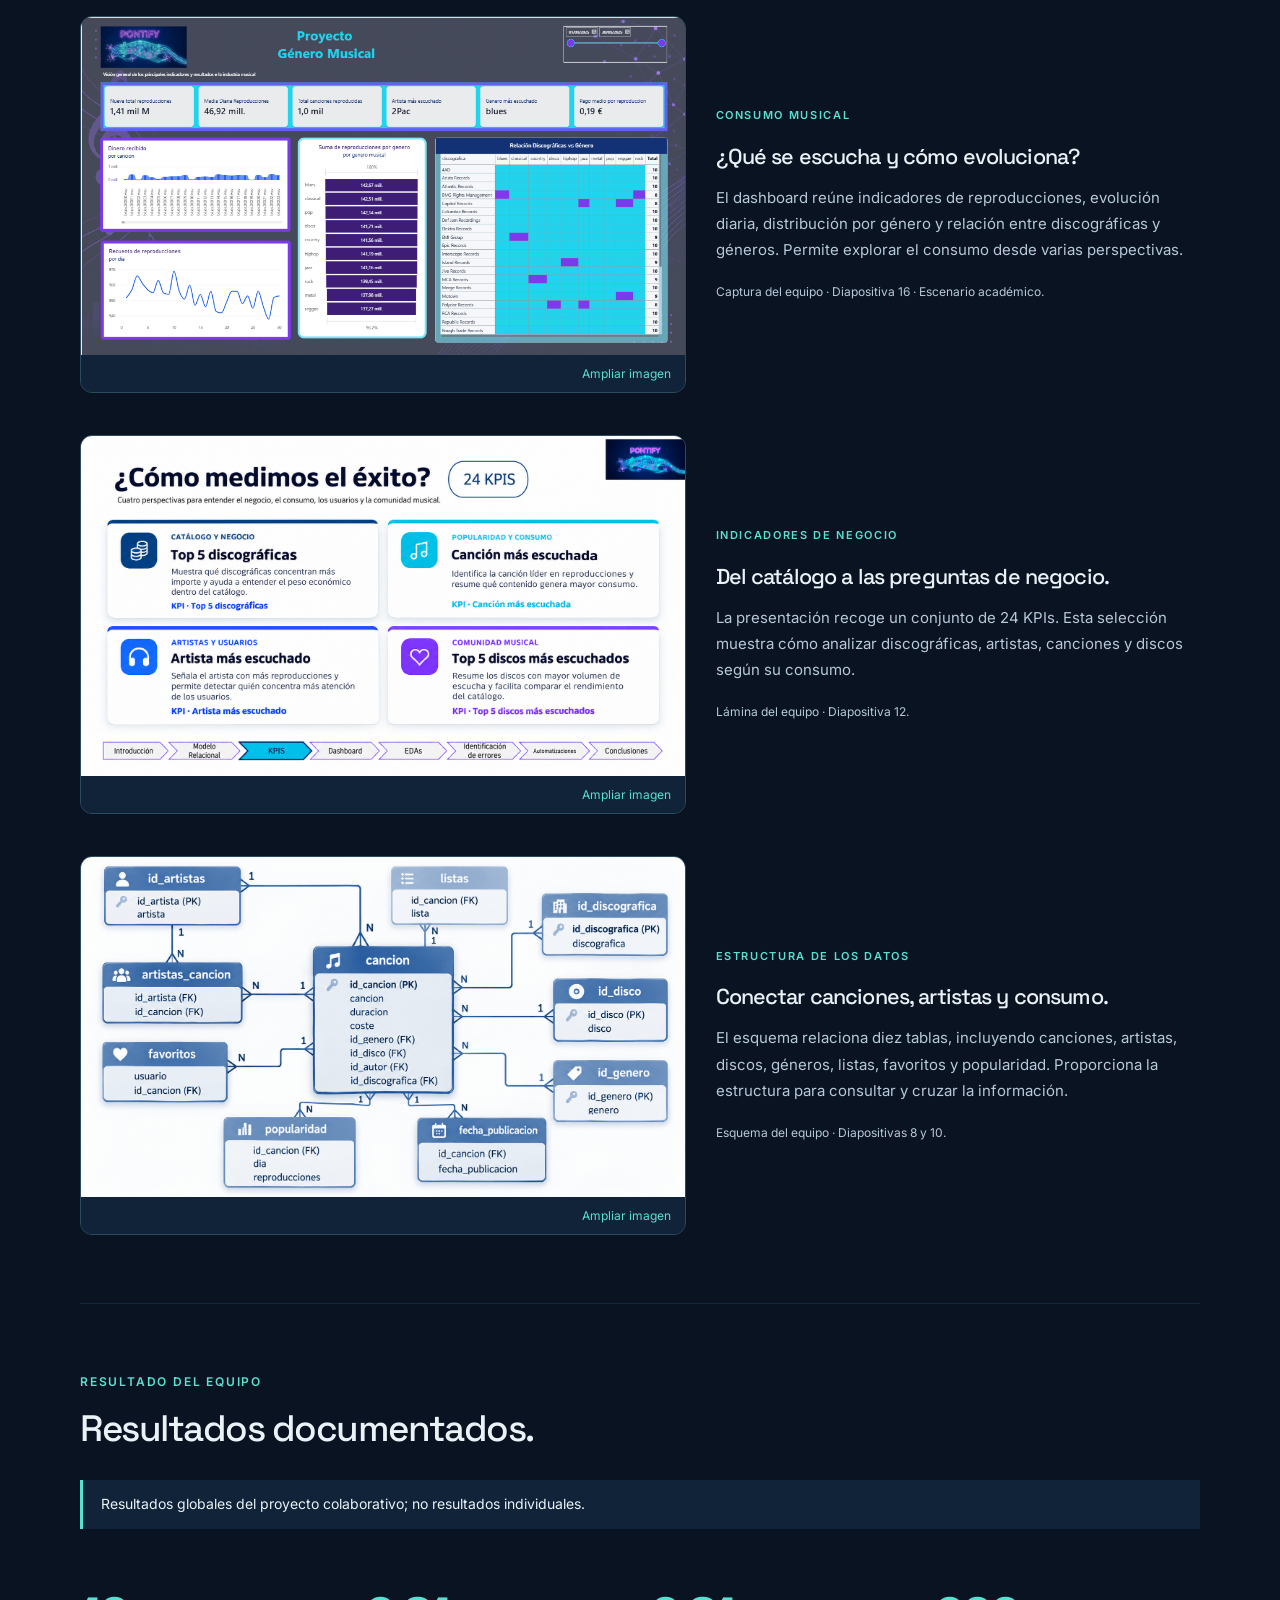
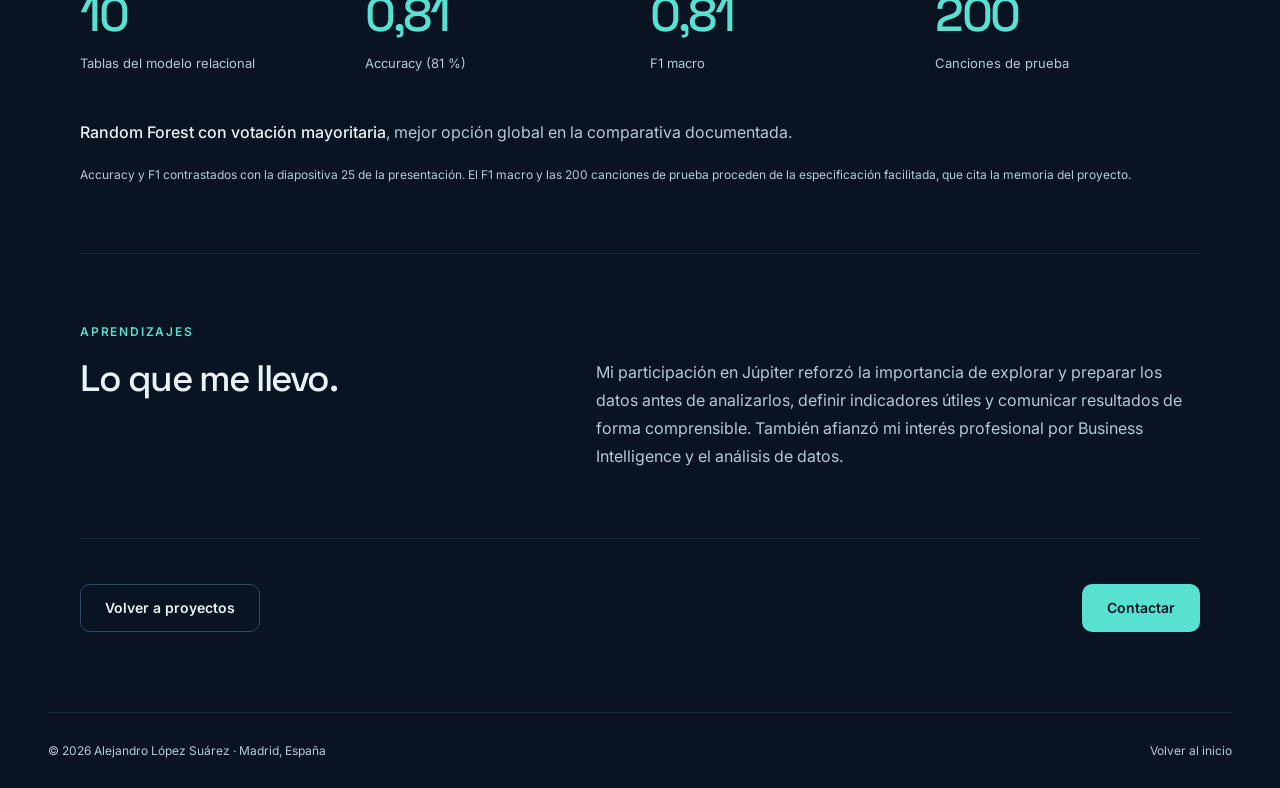
==== commit 9ae791ae: "cv main menu" ====
--- a/proyectos/jupiter/index.html
+++ b/proyectos/jupiter/index.html
@@ -1,10 +1,10 @@
-<!doctype html><html lang="es"><head><meta charset="utf-8"><meta name="viewport" content="width=device-width, initial-scale=1"><meta name="theme-color" content="#091321"><title>Proyecto Júpiter | Alejandro López Suárez</title><meta name="description" content="Caso de estudio académico de análisis de datos y Business Intelligence aplicado a una plataforma musical. Aportaciones, KPIs y resultados del equipo."><link rel="icon" href="../../assets/favicon.svg" type="image/svg+xml"><link rel="stylesheet" href="../../css/styles.css"><script src="../../js/main.js" defer></script></head><body><a class="skip-link" href="#contenido">Saltar al contenido</a><header class="site-header"><div class="container header-inner"><a class="brand" href="../../" aria-label="Alejandro López Suárez, inicio"><span class="logo">AL.</span><span class="brand-name">Alejandro López Suárez<span>DATA ANALYST & BI</span></span></a><button class="menu-toggle" type="button" aria-controls="main-nav" aria-expanded="false" hidden>Menú <span aria-hidden="true">☰</span></button><nav id="main-nav" aria-label="Navegación principal"><a href="../../#proyectos">Proyectos</a><a href="../../#sobre-mi">Sobre mí</a><a class="nav-contact" href="../../#contacto">Contacto</a></nav></div></header>
+<!doctype html><html lang="es"><head><meta charset="utf-8"><meta name="viewport" content="width=device-width, initial-scale=1"><meta name="theme-color" content="#091321"><title>Proyecto Júpiter | Alejandro López Suárez</title><meta name="description" content="Caso de estudio académico de análisis de datos y Business Intelligence aplicado a una plataforma musical. Aportaciones, KPIs y resultados del equipo."><link rel="icon" href="../../assets/favicon.svg" type="image/svg+xml"><link rel="stylesheet" href="../../css/styles.css"><script src="../../js/main.js" defer></script></head><body><a class="skip-link" href="#contenido">Saltar al contenido</a><header class="site-header"><div class="container header-inner"><a class="brand" href="../../" aria-label="Alejandro López Suárez, inicio"><span class="logo">AL.</span><span class="brand-name">Alejandro López Suárez<span>DATA ANALYST & BI</span></span></a><button class="menu-toggle" type="button" aria-controls="main-nav" aria-expanded="false" hidden>Menú <span aria-hidden="true">☰</span></button><nav id="main-nav" aria-label="Navegación principal"><a href="../../#proyectos">Proyectos</a><a href="../../#sobre-mi">Sobre mí</a><a class="nav-contact" href="../../#contacto">Contacto</a><a class="button primary nav-cv" href="../../assets/docs/alejandro-lopez-suarez-cv.pdf" download>Descargar CV<span class="sr-only"> en PDF</span></a></nav></div></header>
 <main id="contenido" class="case-main container"><a class="back-link" href="../../#proyectos">Volver a proyectos</a><section class="case-hero"><p class="eyebrow">BUSINESS INTELLIGENCE · DATA ANALYTICS · MACHINE LEARNING</p><h1>Júpiter<span>.</span></h1><p class="case-subtitle">Transformando datos musicales en información útil.</p><p class="case-intro">Júpiter es un proyecto académico colaborativo desarrollado durante el Máster en Data Analytics & Data Science de PontIA. El equipo trabajó en la organización, análisis y visualización de datos de una plataforma musical, así como en la evaluación de modelos para clasificar géneros musicales.</p><ul class="case-meta"><li>Proyecto académico en equipo</li><li>2026</li><li>Data & BI</li></ul><figure class="dashboard-evidence"><a class="evidence-link" href="../../assets/images/jupiter-dashboard.png" data-enlarge aria-label="Ampliar: Dashboard de Power BI del proyecto académico Júpiter"><img src="../../assets/images/jupiter-dashboard.png" alt="Dashboard de Power BI del proyecto académico Júpiter" width="1054" height="591" loading="lazy" decoding="async"><span class="enlarge-label">Ampliar imagen</span></a><figcaption>Captura original del equipo · Presentación, diapositiva 16. Las cifras corresponden al escenario académico.</figcaption></figure></section>
-<section class="case-section split-section"><div class="section-heading"><p class="eyebrow">01 / CONTEXTO</p><h2>El problema.</h2></div><p>El escenario planteaba una plataforma musical con información que debía estructurarse y analizarse para mejorar su explotación. Se requerían indicadores de negocio, controles de calidad del dato y una aproximación a la clasificación automática de géneros.</p></section>
-<section class="case-section split-section"><div class="section-heading"><p class="eyebrow">02 / OBJETIVOS</p><h2>Una visión de equipo.</h2></div><ul class="objectives"><li>Diseñar un modelo relacional para el análisis.</li><li>Detectar nulos, inconsistencias y anomalías.</li><li>Definir KPIs y visualizarlos en dashboards.</li><li>Comparar algoritmos de Machine Learning y Deep Learning para clasificación musical.</li></ul></section>
-<section class="case-section"><div class="section-heading"><p class="eyebrow">03 / MI CONTRIBUCIÓN</p><h2>Mi aportación al proyecto.</h2><p>Trabajo realizado por Alejandro dentro del proyecto colaborativo.</p></div><div class="contribution-grid"><article class="contribution-card"><h3>EDA de listas y favoritos</h3><p>Análisis exploratorio de esas tablas.</p></article><article class="contribution-card"><h3>KPIs y dashboard</h3><p>Elaboración de KPIs sobre reproducciones, discográficas, discos y patrones de consumo; creación de indicadores para el dashboard.</p></article><article class="contribution-card"><h3>Preparación de datos</h3><p>Código para trabajar con datos de entrenamiento/prueba y análisis previo de la tabla de canciones.</p></article><article class="contribution-card"><h3>Documentación técnica</h3><p>Colaboración en escritura y redacción de la memoria.</p></article></div></section>
-<section class="case-section"><div class="section-heading"><p class="eyebrow">04 / PROCESO</p><h2>Del dato a la interpretación.</h2><p>Proceso de trabajo del equipo.</p></div><ol class="process-list"><li>Exploración</li><li>Calidad y transformación</li><li>Modelo relacional</li><li>KPIs y dashboards</li><li>Evaluación de modelos</li></ol></section>
-<section class="case-section"><div class="section-heading"><p class="eyebrow">05 / EVIDENCIAS VISUALES</p><h2>El proyecto, por dentro.</h2><p>Material original extraído de la presentación del proyecto colaborativo. Pulsa una imagen para verla ampliada.</p></div><div class="evidence-grid real-evidence"><figure><a class="evidence-link" href="../../assets/images/jupiter-dashboard.png" data-enlarge aria-label="Ampliar: Reproducciones por día y género y relación entre discográficas y géneros"><img src="../../assets/images/jupiter-dashboard.png" alt="Reproducciones por día y género y relación entre discográficas y géneros" width="1054" height="591" loading="lazy" decoding="async"><span class="enlarge-label">Ampliar imagen</span></a><figcaption><p class="eyebrow">CONSUMO MUSICAL</p><h3>¿Qué se escucha y cómo evoluciona?</h3><p>El dashboard reúne indicadores de reproducciones, evolución diaria, distribución por género y relación entre discográficas y géneros. Permite explorar el consumo desde varias perspectivas.</p><p class="source-note">Captura del equipo · Diapositiva 16 · Escenario académico.</p></figcaption></figure><figure><a class="evidence-link" href="../../assets/images/jupiter-kpis.png" data-enlarge aria-label="Ampliar: Selección de KPIs: discográficas, canción, artista y discos más escuchados"><img src="../../assets/images/jupiter-kpis.png" alt="Selección de KPIs: discográficas, canción, artista y discos más escuchados" width="1672" height="941" loading="lazy" decoding="async"><span class="enlarge-label">Ampliar imagen</span></a><figcaption><p class="eyebrow">INDICADORES DE NEGOCIO</p><h3>Del catálogo a las preguntas de negocio.</h3><p>La presentación recoge un conjunto de 24 KPIs. Esta selección muestra cómo analizar discográficas, artistas, canciones y discos según su consumo.</p><p class="source-note">Lámina del equipo · Diapositiva 12.</p></figcaption></figure><figure><a class="evidence-link" href="../../assets/images/jupiter-modelo.png" data-enlarge aria-label="Ampliar: Modelo relacional de diez tablas con canción como entidad central"><img src="../../assets/images/jupiter-modelo.png" alt="Modelo relacional de diez tablas con canción como entidad central" width="1672" height="941" loading="lazy" decoding="async"><span class="enlarge-label">Ampliar imagen</span></a><figcaption><p class="eyebrow">ESTRUCTURA DE LOS DATOS</p><h3>Conectar canciones, artistas y consumo.</h3><p>El esquema relaciona diez tablas, incluyendo canciones, artistas, discos, géneros, listas, favoritos y popularidad. Proporciona la estructura para consultar y cruzar la información.</p><p class="source-note">Esquema del equipo · Diapositivas 8 y 10.</p></figcaption></figure></div></section>
-<section class="case-section results-section"><div class="section-heading"><p class="eyebrow">06 / RESULTADO DEL EQUIPO</p><h2>Resultados documentados.</h2></div><p class="attribution">Resultados globales del proyecto colaborativo; no resultados individuales.</p><div class="result-grid"><div><strong>10</strong><span>Tablas del modelo relacional</span></div><div><strong>0,81</strong><span>Accuracy (81 %)</span></div><div><strong>0,81</strong><span>F1 macro</span></div><div><strong>200</strong><span>Canciones de prueba</span></div></div><p class="model-note"><strong>Random Forest con votación mayoritaria</strong>, mejor opción global en la comparativa documentada.</p><p class="source-note">Accuracy y F1 contrastados con la diapositiva 25 de la presentación. El F1 macro y las 200 canciones de prueba proceden de la especificación facilitada, que cita la memoria del proyecto.</p></section>
-<section class="case-section split-section"><div class="section-heading"><p class="eyebrow">07 / APRENDIZAJES</p><h2>Lo que me llevo.</h2></div><p>Mi participación en Júpiter reforzó la importancia de explorar y preparar los datos antes de analizarlos, definir indicadores útiles y comunicar resultados de forma comprensible. También afianzó mi interés profesional por Business Intelligence y el análisis de datos.</p></section>
+<section class="case-section split-section"><div class="section-heading"><p class="eyebrow">CONTEXTO</p><h2>El problema.</h2></div><p>El escenario planteaba una plataforma musical con información que debía estructurarse y analizarse para mejorar su explotación. Se requerían indicadores de negocio, controles de calidad del dato y una aproximación a la clasificación automática de géneros.</p></section>
+<section class="case-section split-section"><div class="section-heading"><p class="eyebrow">OBJETIVOS</p><h2>Una visión de equipo.</h2></div><ul class="objectives"><li>Diseñar un modelo relacional para el análisis.</li><li>Detectar nulos, inconsistencias y anomalías.</li><li>Definir KPIs y visualizarlos en dashboards.</li><li>Comparar algoritmos de Machine Learning y Deep Learning para clasificación musical.</li></ul></section>
+<section class="case-section"><div class="section-heading"><p class="eyebrow">MI CONTRIBUCIÓN</p><h2>Mi aportación al proyecto.</h2><p>Trabajo realizado por Alejandro dentro del proyecto colaborativo.</p></div><div class="contribution-grid"><article class="contribution-card"><h3>EDA de listas y favoritos</h3><p>Análisis exploratorio de esas tablas.</p></article><article class="contribution-card"><h3>KPIs y dashboard</h3><p>Elaboración de KPIs sobre reproducciones, discográficas, discos y patrones de consumo; creación de indicadores para el dashboard.</p></article><article class="contribution-card"><h3>Preparación de datos</h3><p>Código para trabajar con datos de entrenamiento/prueba y análisis previo de la tabla de canciones.</p></article><article class="contribution-card"><h3>Documentación técnica</h3><p>Colaboración en escritura y redacción de la memoria.</p></article></div></section>
+<section class="case-section"><div class="section-heading"><p class="eyebrow">PROCESO</p><h2>Del dato a la interpretación.</h2><p>Proceso de trabajo del equipo.</p></div><ol class="process-list"><li>Exploración</li><li>Calidad y transformación</li><li>Modelo relacional</li><li>KPIs y dashboards</li><li>Evaluación de modelos</li></ol></section>
+<section class="case-section"><div class="section-heading"><p class="eyebrow">EVIDENCIAS VISUALES</p><h2>El proyecto, por dentro.</h2><p>Material original extraído de la presentación del proyecto colaborativo. Pulsa una imagen para verla ampliada.</p></div><div class="evidence-grid real-evidence"><figure><a class="evidence-link" href="../../assets/images/jupiter-dashboard.png" data-enlarge aria-label="Ampliar: Reproducciones por día y género y relación entre discográficas y géneros"><img src="../../assets/images/jupiter-dashboard.png" alt="Reproducciones por día y género y relación entre discográficas y géneros" width="1054" height="591" loading="lazy" decoding="async"><span class="enlarge-label">Ampliar imagen</span></a><figcaption><p class="eyebrow">CONSUMO MUSICAL</p><h3>¿Qué se escucha y cómo evoluciona?</h3><p>El dashboard reúne indicadores de reproducciones, evolución diaria, distribución por género y relación entre discográficas y géneros. Permite explorar el consumo desde varias perspectivas.</p><p class="source-note">Captura del equipo · Diapositiva 16 · Escenario académico.</p></figcaption></figure><figure><a class="evidence-link" href="../../assets/images/jupiter-kpis.png" data-enlarge aria-label="Ampliar: Selección de KPIs: discográficas, canción, artista y discos más escuchados"><img src="../../assets/images/jupiter-kpis.png" alt="Selección de KPIs: discográficas, canción, artista y discos más escuchados" width="1672" height="941" loading="lazy" decoding="async"><span class="enlarge-label">Ampliar imagen</span></a><figcaption><p class="eyebrow">INDICADORES DE NEGOCIO</p><h3>Del catálogo a las preguntas de negocio.</h3><p>La presentación recoge un conjunto de 24 KPIs. Esta selección muestra cómo analizar discográficas, artistas, canciones y discos según su consumo.</p><p class="source-note">Lámina del equipo · Diapositiva 12.</p></figcaption></figure><figure><a class="evidence-link" href="../../assets/images/jupiter-modelo.png" data-enlarge aria-label="Ampliar: Modelo relacional de diez tablas con canción como entidad central"><img src="../../assets/images/jupiter-modelo.png" alt="Modelo relacional de diez tablas con canción como entidad central" width="1672" height="941" loading="lazy" decoding="async"><span class="enlarge-label">Ampliar imagen</span></a><figcaption><p class="eyebrow">ESTRUCTURA DE LOS DATOS</p><h3>Conectar canciones, artistas y consumo.</h3><p>El esquema relaciona diez tablas, incluyendo canciones, artistas, discos, géneros, listas, favoritos y popularidad. Proporciona la estructura para consultar y cruzar la información.</p><p class="source-note">Esquema del equipo · Diapositivas 8 y 10.</p></figcaption></figure></div></section>
+<section class="case-section results-section"><div class="section-heading"><p class="eyebrow">RESULTADO DEL EQUIPO</p><h2>Resultados documentados.</h2></div><p class="attribution">Resultados globales del proyecto colaborativo; no resultados individuales.</p><div class="result-grid"><div><strong>10</strong><span>Tablas del modelo relacional</span></div><div><strong>0,81</strong><span>Accuracy (81 %)</span></div><div><strong>0,81</strong><span>F1 macro</span></div><div><strong>200</strong><span>Canciones de prueba</span></div></div><p class="model-note"><strong>Random Forest con votación mayoritaria</strong>, mejor opción global en la comparativa documentada.</p><p class="source-note">Accuracy y F1 contrastados con la diapositiva 25 de la presentación. El F1 macro y las 200 canciones de prueba proceden de la especificación facilitada, que cita la memoria del proyecto.</p></section>
+<section class="case-section split-section"><div class="section-heading"><p class="eyebrow">APRENDIZAJES</p><h2>Lo que me llevo.</h2></div><p>Mi participación en Júpiter reforzó la importancia de explorar y preparar los datos antes de analizarlos, definir indicadores útiles y comunicar resultados de forma comprensible. También afianzó mi interés profesional por Business Intelligence y el análisis de datos.</p></section>
 <nav class="case-end" aria-label="Continuar navegando"><a class="button secondary" href="../../#proyectos">Volver a proyectos</a><a class="button primary" href="../../#contacto">Contactar</a></nav></main><footer class="site-footer container"><p>© 2026 Alejandro López Suárez <span>· Madrid, España</span></p><a href="../../#inicio">Volver al inicio</a></footer><dialog class="image-dialog" aria-label="Imagen ampliada del proyecto"><form method="dialog"><button class="button secondary" autofocus>Cerrar imagen</button></form><img alt=""><p></p></dialog></body></html>
--- a/css/styles.css
+++ b/css/styles.css
@@ -26,3 +26,6 @@
 
 /* Real project evidence */
 .project-image{display:block;width:100%;height:auto;border-radius:9px}.dashboard-preview{margin:0 20px;border:1px solid var(--color-border);border-radius:10px;overflow:hidden;background:#091321}.dashboard-preview img{border-radius:0}.dashboard-preview>span{display:block;padding:9px 12px;font-size:.625rem;letter-spacing:.12em;color:var(--color-muted)}.dashboard-evidence{margin-top:35px}.dashboard-evidence figcaption{font-size:.75rem;color:var(--color-muted);margin-top:12px}.evidence-link{display:block;position:relative;border:1px solid var(--color-border);border-radius:12px;overflow:hidden;background:#102338}.evidence-link img{display:block;width:100%;height:auto}.enlarge-label{display:block;text-align:right;padding:8px 14px;font-size:.75rem;color:var(--color-accent);background:#102338}.real-evidence{display:grid;grid-template-columns:1fr;gap:42px}.real-evidence figure{display:grid;grid-template-columns:1.25fr 1fr;gap:30px;align-items:center}.real-evidence h3{font-size:1.35rem;line-height:1.35;margin:0 0 14px}.real-evidence figcaption p{font-size:.9375rem}.real-evidence figcaption .eyebrow{font-size:.6875rem}.real-evidence figcaption .source-note{font-size:.75rem}.image-dialog{width:min(1200px,96vw);max-height:94vh;padding:18px;border:1px solid var(--color-border);border-radius:16px;background:var(--color-bg);color:var(--color-text);overflow:auto}.image-dialog::backdrop{background:rgb(0 0 0 / 85%)}.image-dialog form{text-align:right;margin-bottom:14px}.image-dialog>img{display:block;max-width:100%;height:auto;margin:auto}.image-dialog>p{font-size:.875rem;margin-top:14px}@media(max-width:767px){.real-evidence figure{grid-template-columns:1fr;gap:20px}.image-dialog{padding:10px}.dashboard-preview{margin-inline:18px}}
+
+/* Project discovery and persistent CV access */
+.header-inner nav .nav-cv{min-height:42px;padding:9px 17px;background:transparent;border-color:var(--color-accent);color:var(--color-accent)}.header-inner nav .nav-cv:hover{background:var(--color-accent);color:var(--color-bg);transform:none}.featured-body .card-link{display:flex;margin-top:24px;padding:13px 16px;border-top:0;color:var(--color-bg);font-size:.8125rem}.selected-projects{display:grid;gap:28px}.project-row{display:block;transition:border-color .2s,box-shadow .2s}.project-entry{display:grid;grid-template-columns:1.1fr 1fr;height:100%;color:var(--color-text)}.project-entry:hover{color:var(--color-text)}.project-row:hover,.project-row:focus-within{border-color:var(--color-accent);box-shadow:0 12px 32px #0003}.project-entry:focus-visible{outline-offset:-5px;border-radius:20px}.project-discover{display:block;font-size:.875rem;color:var(--color-muted);line-height:1.6;margin-top:23px}.project-cta{margin-top:20px}.selected-projects:has(>article:nth-child(2)){grid-template-columns:repeat(2,minmax(0,1fr))}.selected-projects:has(>article:nth-child(3)){grid-template-columns:repeat(3,minmax(0,1fr))}.selected-projects:has(>article:nth-child(2)) .project-entry{grid-template-columns:1fr}.selected-projects:has(>article:nth-child(2)) .project-summary{padding:28px}.selected-projects:has(>article:nth-child(2)) .project-visual{padding:20px}@media(max-width:1050px) and (min-width:768px){.header-inner nav{gap:17px}.brand-name{font-size:.75rem}.header-inner{gap:15px}.header-inner nav .nav-cv{padding-inline:12px}.selected-projects:has(>article:nth-child(3)){grid-template-columns:repeat(2,minmax(0,1fr))}}@media(max-width:767px){.header-inner nav{flex-wrap:wrap;gap:8px 14px}.header-inner nav .nav-cv{flex-basis:100%;justify-content:center;margin-top:4px;min-height:44px}.project-entry{grid-template-columns:1fr}.selected-projects:has(>article:nth-child(2)),.selected-projects:has(>article:nth-child(3)){grid-template-columns:1fr}.project-cta{width:100%}}
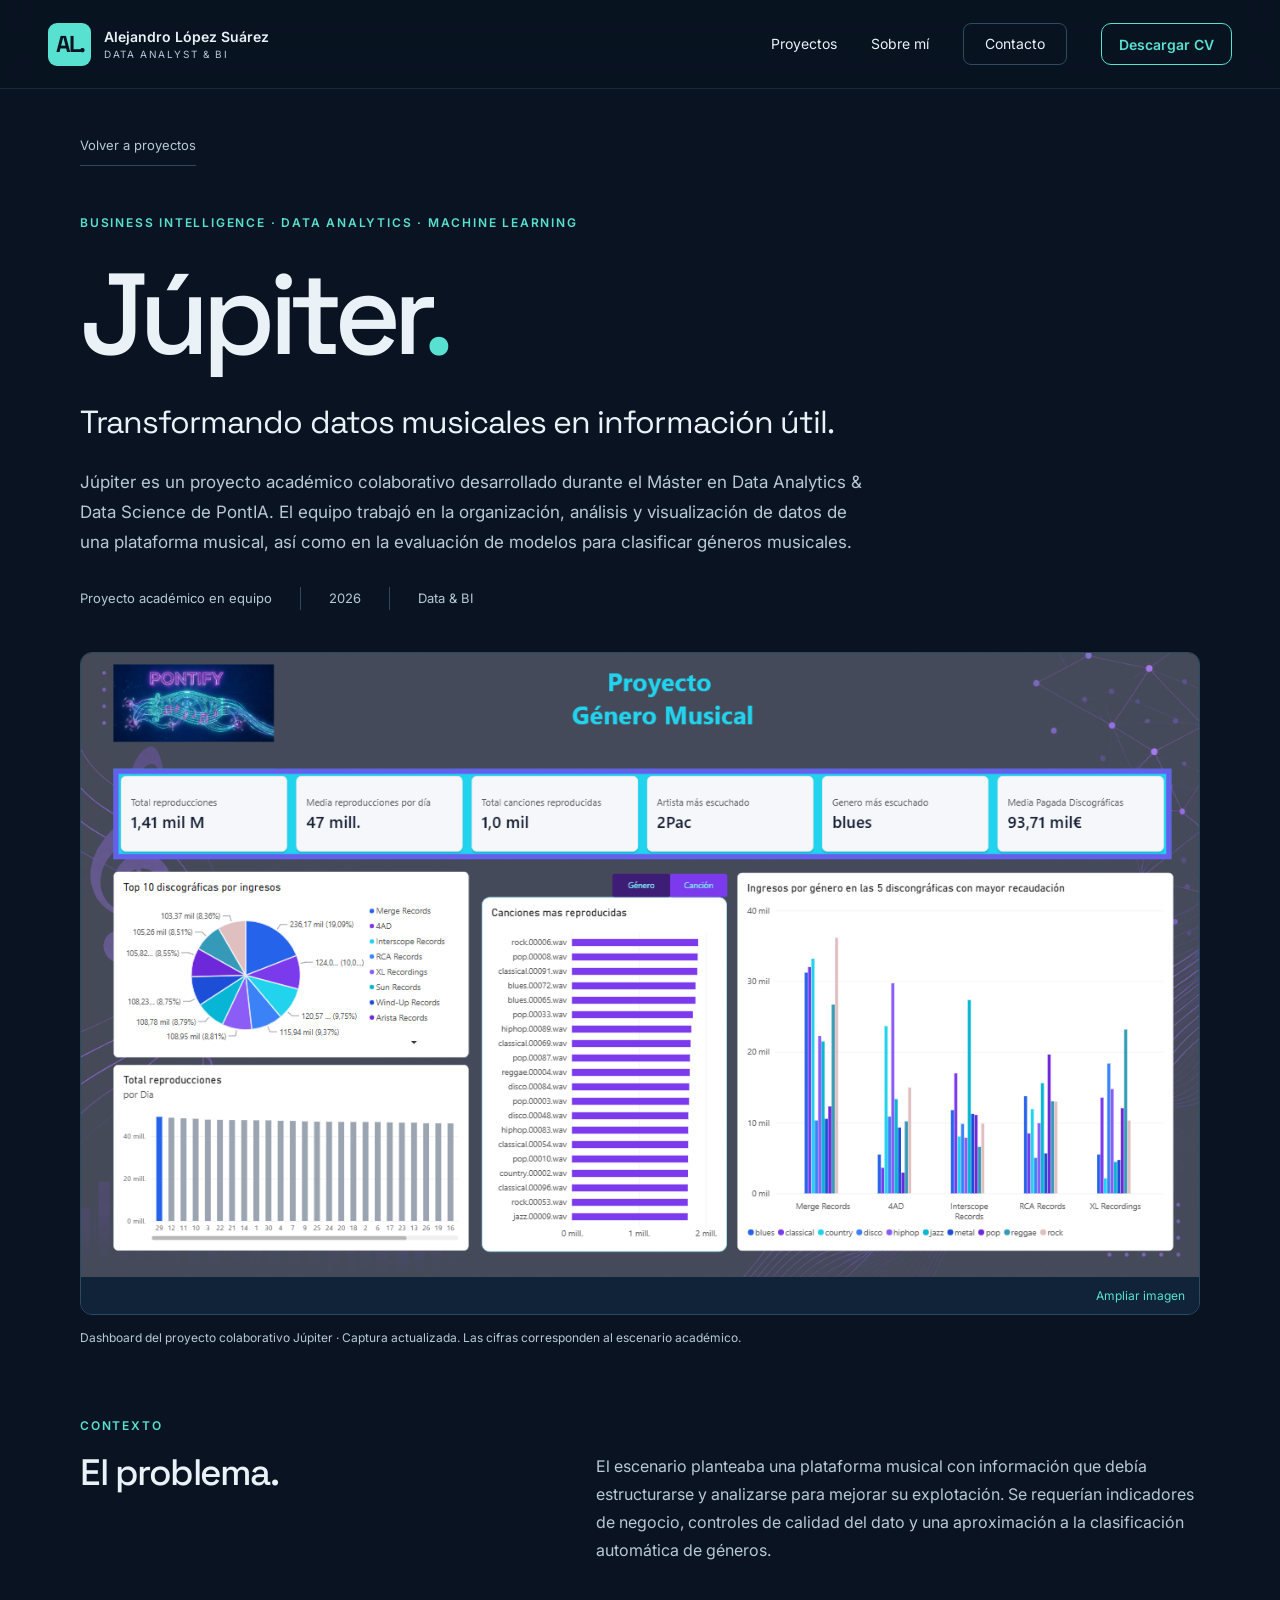
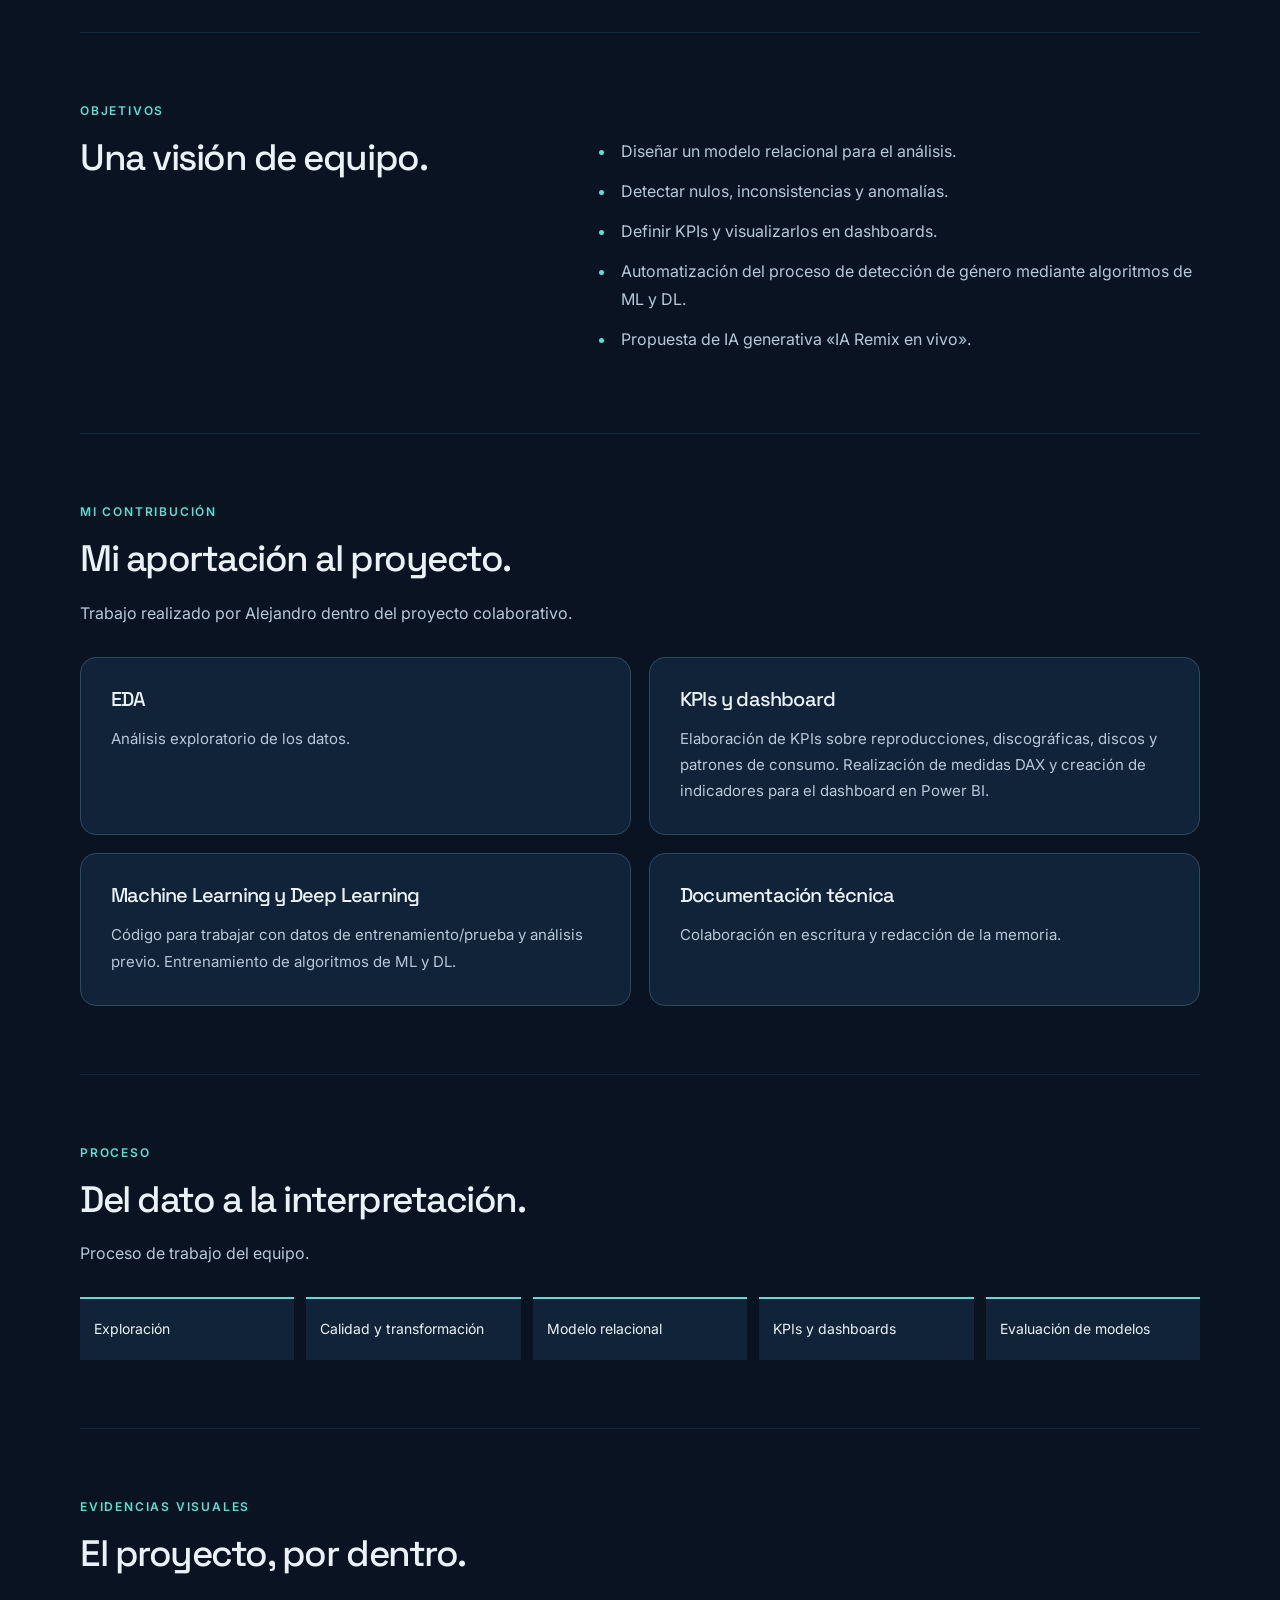
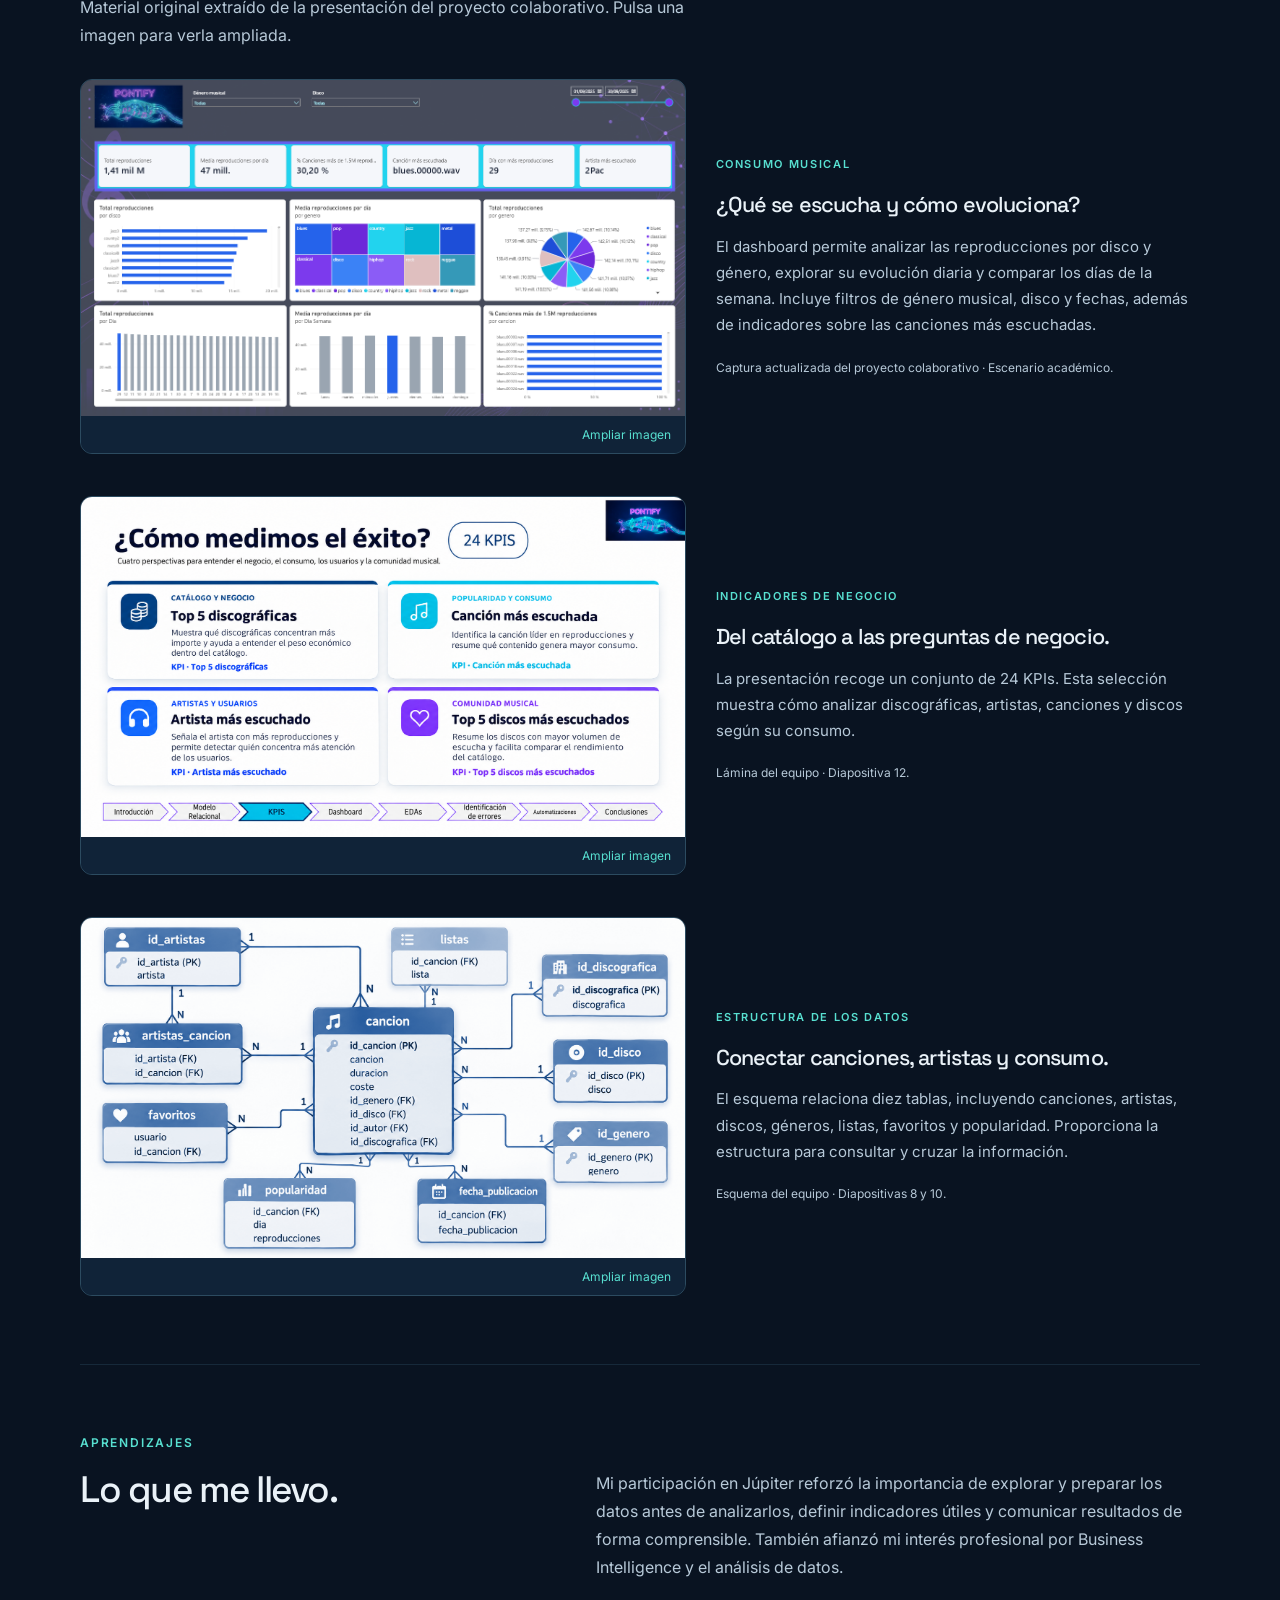
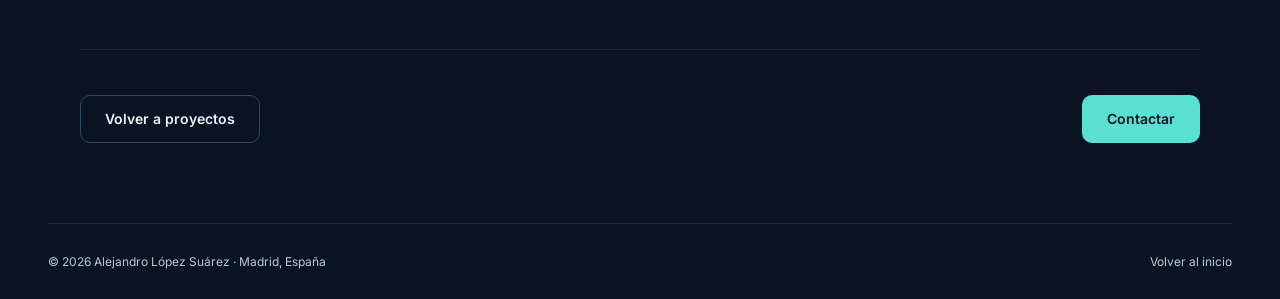
==== commit 3c2c009e: "update  image and text" ====
--- a/proyectos/jupiter/index.html
+++ b/proyectos/jupiter/index.html
@@ -1,10 +1,10 @@
 <!doctype html><html lang="es"><head><meta charset="utf-8"><meta name="viewport" content="width=device-width, initial-scale=1"><meta name="theme-color" content="#091321"><title>Proyecto Júpiter | Alejandro López Suárez</title><meta name="description" content="Caso de estudio académico de análisis de datos y Business Intelligence aplicado a una plataforma musical. Aportaciones, KPIs y resultados del equipo."><link rel="icon" href="../../assets/favicon.svg" type="image/svg+xml"><link rel="stylesheet" href="../../css/styles.css"><script src="../../js/main.js" defer></script></head><body><a class="skip-link" href="#contenido">Saltar al contenido</a><header class="site-header"><div class="container header-inner"><a class="brand" href="../../" aria-label="Alejandro López Suárez, inicio"><span class="logo">AL.</span><span class="brand-name">Alejandro López Suárez<span>DATA ANALYST & BI</span></span></a><button class="menu-toggle" type="button" aria-controls="main-nav" aria-expanded="false" hidden>Menú <span aria-hidden="true">☰</span></button><nav id="main-nav" aria-label="Navegación principal"><a href="../../#proyectos">Proyectos</a><a href="../../#sobre-mi">Sobre mí</a><a class="nav-contact" href="../../#contacto">Contacto</a><a class="button primary nav-cv" href="../../assets/docs/alejandro-lopez-suarez-cv.pdf" download>Descargar CV<span class="sr-only"> en PDF</span></a></nav></div></header>
-<main id="contenido" class="case-main container"><a class="back-link" href="../../#proyectos">Volver a proyectos</a><section class="case-hero"><p class="eyebrow">BUSINESS INTELLIGENCE · DATA ANALYTICS · MACHINE LEARNING</p><h1>Júpiter<span>.</span></h1><p class="case-subtitle">Transformando datos musicales en información útil.</p><p class="case-intro">Júpiter es un proyecto académico colaborativo desarrollado durante el Máster en Data Analytics & Data Science de PontIA. El equipo trabajó en la organización, análisis y visualización de datos de una plataforma musical, así como en la evaluación de modelos para clasificar géneros musicales.</p><ul class="case-meta"><li>Proyecto académico en equipo</li><li>2026</li><li>Data & BI</li></ul><figure class="dashboard-evidence"><a class="evidence-link" href="../../assets/images/jupiter-dashboard.png" data-enlarge aria-label="Ampliar: Dashboard de Power BI del proyecto académico Júpiter"><img src="../../assets/images/jupiter-dashboard.png" alt="Dashboard de Power BI del proyecto académico Júpiter" width="1054" height="591" loading="lazy" decoding="async"><span class="enlarge-label">Ampliar imagen</span></a><figcaption>Captura original del equipo · Presentación, diapositiva 16. Las cifras corresponden al escenario académico.</figcaption></figure></section>
+<main id="contenido" class="case-main container"><a class="back-link" href="../../#proyectos">Volver a proyectos</a><section class="case-hero"><p class="eyebrow">BUSINESS INTELLIGENCE · DATA ANALYTICS · MACHINE LEARNING</p><h1>Júpiter<span>.</span></h1><p class="case-subtitle">Transformando datos musicales en información útil.</p><p class="case-intro">Júpiter es un proyecto académico colaborativo desarrollado durante el Máster en Data Analytics & Data Science de PontIA. El equipo trabajó en la organización, análisis y visualización de datos de una plataforma musical, así como en la evaluación de modelos para clasificar géneros musicales.</p><ul class="case-meta"><li>Proyecto académico en equipo</li><li>2026</li><li>Data & BI</li></ul><figure class="dashboard-evidence"><a class="evidence-link" href="../../assets/images/jupiter-dashboard-principal.png" data-enlarge aria-label="Ampliar dashboard de reproducciones e ingresos"><img src="../../assets/images/jupiter-dashboard-principal.png" alt="Dashboard de Júpiter con indicadores de reproducciones, canciones más reproducidas e ingresos por discográfica y género" width="1317" height="735" decoding="async"><span class="enlarge-label">Ampliar imagen</span></a><figcaption>Dashboard del proyecto colaborativo Júpiter · Captura actualizada. Las cifras corresponden al escenario académico.</figcaption></figure></section>
 <section class="case-section split-section"><div class="section-heading"><p class="eyebrow">CONTEXTO</p><h2>El problema.</h2></div><p>El escenario planteaba una plataforma musical con información que debía estructurarse y analizarse para mejorar su explotación. Se requerían indicadores de negocio, controles de calidad del dato y una aproximación a la clasificación automática de géneros.</p></section>
-<section class="case-section split-section"><div class="section-heading"><p class="eyebrow">OBJETIVOS</p><h2>Una visión de equipo.</h2></div><ul class="objectives"><li>Diseñar un modelo relacional para el análisis.</li><li>Detectar nulos, inconsistencias y anomalías.</li><li>Definir KPIs y visualizarlos en dashboards.</li><li>Comparar algoritmos de Machine Learning y Deep Learning para clasificación musical.</li></ul></section>
-<section class="case-section"><div class="section-heading"><p class="eyebrow">MI CONTRIBUCIÓN</p><h2>Mi aportación al proyecto.</h2><p>Trabajo realizado por Alejandro dentro del proyecto colaborativo.</p></div><div class="contribution-grid"><article class="contribution-card"><h3>EDA de listas y favoritos</h3><p>Análisis exploratorio de esas tablas.</p></article><article class="contribution-card"><h3>KPIs y dashboard</h3><p>Elaboración de KPIs sobre reproducciones, discográficas, discos y patrones de consumo; creación de indicadores para el dashboard.</p></article><article class="contribution-card"><h3>Preparación de datos</h3><p>Código para trabajar con datos de entrenamiento/prueba y análisis previo de la tabla de canciones.</p></article><article class="contribution-card"><h3>Documentación técnica</h3><p>Colaboración en escritura y redacción de la memoria.</p></article></div></section>
+<section class="case-section split-section"><div class="section-heading"><p class="eyebrow">OBJETIVOS</p><h2>Una visión de equipo.</h2></div><ul class="objectives"><li>Diseñar un modelo relacional para el análisis.</li><li>Detectar nulos, inconsistencias y anomalías.</li><li>Definir KPIs y visualizarlos en dashboards.</li><li>Automatización del proceso de detección de género mediante algoritmos de ML y DL.</li><li>Propuesta de IA generativa «IA Remix en vivo».</li></ul></section>
+<section class="case-section"><div class="section-heading"><p class="eyebrow">MI CONTRIBUCIÓN</p><h2>Mi aportación al proyecto.</h2><p>Trabajo realizado por Alejandro dentro del proyecto colaborativo.</p></div><div class="contribution-grid"><article class="contribution-card"><h3>EDA</h3><p>Análisis exploratorio de los datos.</p></article><article class="contribution-card"><h3>KPIs y dashboard</h3><p>Elaboración de KPIs sobre reproducciones, discográficas, discos y patrones de consumo. Realización de medidas DAX y creación de indicadores para el dashboard en Power BI.</p></article><article class="contribution-card"><h3>Machine Learning y Deep Learning</h3><p>Código para trabajar con datos de entrenamiento/prueba y análisis previo. Entrenamiento de algoritmos de ML y DL.</p></article><article class="contribution-card"><h3>Documentación técnica</h3><p>Colaboración en escritura y redacción de la memoria.</p></article></div></section>
 <section class="case-section"><div class="section-heading"><p class="eyebrow">PROCESO</p><h2>Del dato a la interpretación.</h2><p>Proceso de trabajo del equipo.</p></div><ol class="process-list"><li>Exploración</li><li>Calidad y transformación</li><li>Modelo relacional</li><li>KPIs y dashboards</li><li>Evaluación de modelos</li></ol></section>
-<section class="case-section"><div class="section-heading"><p class="eyebrow">EVIDENCIAS VISUALES</p><h2>El proyecto, por dentro.</h2><p>Material original extraído de la presentación del proyecto colaborativo. Pulsa una imagen para verla ampliada.</p></div><div class="evidence-grid real-evidence"><figure><a class="evidence-link" href="../../assets/images/jupiter-dashboard.png" data-enlarge aria-label="Ampliar: Reproducciones por día y género y relación entre discográficas y géneros"><img src="../../assets/images/jupiter-dashboard.png" alt="Reproducciones por día y género y relación entre discográficas y géneros" width="1054" height="591" loading="lazy" decoding="async"><span class="enlarge-label">Ampliar imagen</span></a><figcaption><p class="eyebrow">CONSUMO MUSICAL</p><h3>¿Qué se escucha y cómo evoluciona?</h3><p>El dashboard reúne indicadores de reproducciones, evolución diaria, distribución por género y relación entre discográficas y géneros. Permite explorar el consumo desde varias perspectivas.</p><p class="source-note">Captura del equipo · Diapositiva 16 · Escenario académico.</p></figcaption></figure><figure><a class="evidence-link" href="../../assets/images/jupiter-kpis.png" data-enlarge aria-label="Ampliar: Selección de KPIs: discográficas, canción, artista y discos más escuchados"><img src="../../assets/images/jupiter-kpis.png" alt="Selección de KPIs: discográficas, canción, artista y discos más escuchados" width="1672" height="941" loading="lazy" decoding="async"><span class="enlarge-label">Ampliar imagen</span></a><figcaption><p class="eyebrow">INDICADORES DE NEGOCIO</p><h3>Del catálogo a las preguntas de negocio.</h3><p>La presentación recoge un conjunto de 24 KPIs. Esta selección muestra cómo analizar discográficas, artistas, canciones y discos según su consumo.</p><p class="source-note">Lámina del equipo · Diapositiva 12.</p></figcaption></figure><figure><a class="evidence-link" href="../../assets/images/jupiter-modelo.png" data-enlarge aria-label="Ampliar: Modelo relacional de diez tablas con canción como entidad central"><img src="../../assets/images/jupiter-modelo.png" alt="Modelo relacional de diez tablas con canción como entidad central" width="1672" height="941" loading="lazy" decoding="async"><span class="enlarge-label">Ampliar imagen</span></a><figcaption><p class="eyebrow">ESTRUCTURA DE LOS DATOS</p><h3>Conectar canciones, artistas y consumo.</h3><p>El esquema relaciona diez tablas, incluyendo canciones, artistas, discos, géneros, listas, favoritos y popularidad. Proporciona la estructura para consultar y cruzar la información.</p><p class="source-note">Esquema del equipo · Diapositivas 8 y 10.</p></figcaption></figure></div></section>
-<section class="case-section results-section"><div class="section-heading"><p class="eyebrow">RESULTADO DEL EQUIPO</p><h2>Resultados documentados.</h2></div><p class="attribution">Resultados globales del proyecto colaborativo; no resultados individuales.</p><div class="result-grid"><div><strong>10</strong><span>Tablas del modelo relacional</span></div><div><strong>0,81</strong><span>Accuracy (81 %)</span></div><div><strong>0,81</strong><span>F1 macro</span></div><div><strong>200</strong><span>Canciones de prueba</span></div></div><p class="model-note"><strong>Random Forest con votación mayoritaria</strong>, mejor opción global en la comparativa documentada.</p><p class="source-note">Accuracy y F1 contrastados con la diapositiva 25 de la presentación. El F1 macro y las 200 canciones de prueba proceden de la especificación facilitada, que cita la memoria del proyecto.</p></section>
+<section class="case-section"><div class="section-heading"><p class="eyebrow">EVIDENCIAS VISUALES</p><h2>El proyecto, por dentro.</h2><p>Material original extraído de la presentación del proyecto colaborativo. Pulsa una imagen para verla ampliada.</p></div><div class="evidence-grid real-evidence"><figure><a class="evidence-link" href="../../assets/images/jupiter-consumo-musical.png" data-enlarge aria-label="Ampliar dashboard de consumo musical"><img src="../../assets/images/jupiter-consumo-musical.png" alt="Dashboard de consumo musical con reproducciones por disco, género, día y día de la semana, y canciones que superan 1,5 millones de reproducciones" width="1297" height="722" loading="lazy" decoding="async"><span class="enlarge-label">Ampliar imagen</span></a><figcaption><p class="eyebrow">CONSUMO MUSICAL</p><h3>¿Qué se escucha y cómo evoluciona?</h3><p>El dashboard permite analizar las reproducciones por disco y género, explorar su evolución diaria y comparar los días de la semana. Incluye filtros de género musical, disco y fechas, además de indicadores sobre las canciones más escuchadas.</p><p class="source-note">Captura actualizada del proyecto colaborativo · Escenario académico.</p></figcaption></figure><figure><a class="evidence-link" href="../../assets/images/jupiter-kpis.png" data-enlarge aria-label="Ampliar: Selección de KPIs: discográficas, canción, artista y discos más escuchados"><img src="../../assets/images/jupiter-kpis.png" alt="Selección de KPIs: discográficas, canción, artista y discos más escuchados" width="1672" height="941" loading="lazy" decoding="async"><span class="enlarge-label">Ampliar imagen</span></a><figcaption><p class="eyebrow">INDICADORES DE NEGOCIO</p><h3>Del catálogo a las preguntas de negocio.</h3><p>La presentación recoge un conjunto de 24 KPIs. Esta selección muestra cómo analizar discográficas, artistas, canciones y discos según su consumo.</p><p class="source-note">Lámina del equipo · Diapositiva 12.</p></figcaption></figure><figure><a class="evidence-link" href="../../assets/images/jupiter-modelo.png" data-enlarge aria-label="Ampliar: Modelo relacional de diez tablas con canción como entidad central"><img src="../../assets/images/jupiter-modelo.png" alt="Modelo relacional de diez tablas con canción como entidad central" width="1672" height="941" loading="lazy" decoding="async"><span class="enlarge-label">Ampliar imagen</span></a><figcaption><p class="eyebrow">ESTRUCTURA DE LOS DATOS</p><h3>Conectar canciones, artistas y consumo.</h3><p>El esquema relaciona diez tablas, incluyendo canciones, artistas, discos, géneros, listas, favoritos y popularidad. Proporciona la estructura para consultar y cruzar la información.</p><p class="source-note">Esquema del equipo · Diapositivas 8 y 10.</p></figcaption></figure></div></section>
+
 <section class="case-section split-section"><div class="section-heading"><p class="eyebrow">APRENDIZAJES</p><h2>Lo que me llevo.</h2></div><p>Mi participación en Júpiter reforzó la importancia de explorar y preparar los datos antes de analizarlos, definir indicadores útiles y comunicar resultados de forma comprensible. También afianzó mi interés profesional por Business Intelligence y el análisis de datos.</p></section>
 <nav class="case-end" aria-label="Continuar navegando"><a class="button secondary" href="../../#proyectos">Volver a proyectos</a><a class="button primary" href="../../#contacto">Contactar</a></nav></main><footer class="site-footer container"><p>© 2026 Alejandro López Suárez <span>· Madrid, España</span></p><a href="../../#inicio">Volver al inicio</a></footer><dialog class="image-dialog" aria-label="Imagen ampliada del proyecto"><form method="dialog"><button class="button secondary" autofocus>Cerrar imagen</button></form><img alt=""><p></p></dialog></body></html>
